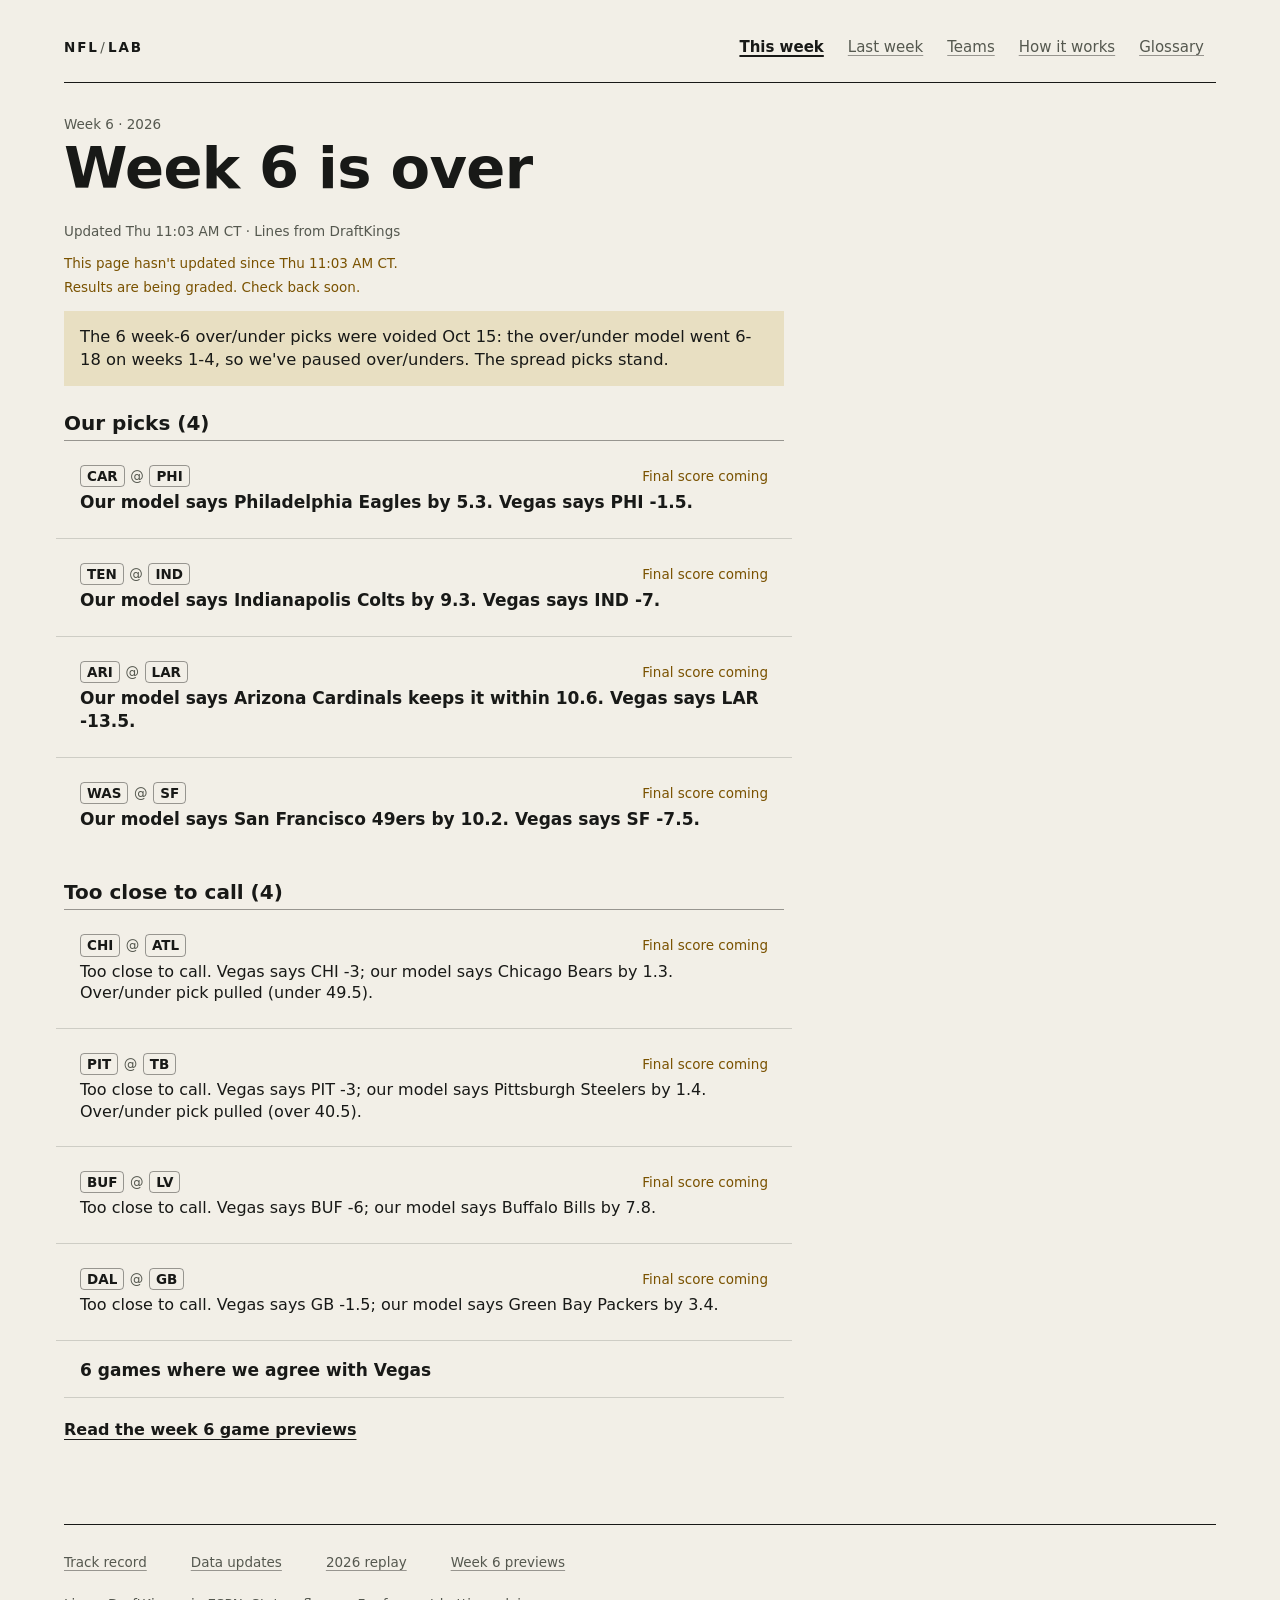
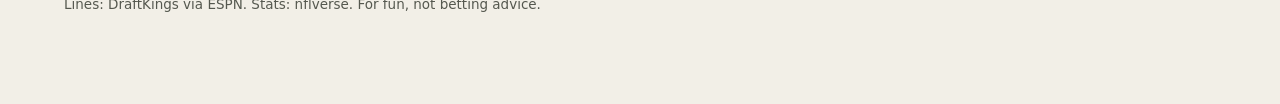
==== public/index.html @ 2f49d373 "Merge main into PR 36 and preserve Up next with shared team labels" ====
<!DOCTYPE html>
<html lang="en">
<head>
  <meta charset="utf-8">
  <meta name="viewport" content="width=device-width, initial-scale=1">
  <meta name="theme-color" content="#f2efe7" media="(prefers-color-scheme: light)">
  <meta name="theme-color" content="#181917" media="(prefers-color-scheme: dark)">
  <meta name="description" content="Who NFL Lab's model thinks wins this week, next to what Vegas says, plus an honest 2026 record.">
  <link rel="icon" href="data:image/svg+xml,<svg xmlns='http://www.w3.org/2000/svg' viewBox='0 0 16 16'><rect width='16' height='16' fill='%23181917'/><path d='M5 12.5 11 3.5' stroke='%23f2efe7' stroke-width='2'/></svg>">
  <title>NFL Lab: who we think wins this week</title>
  <link rel="stylesheet" href="assets/site.css">
</head>
<body data-page="home">
  <a class="skip" href="#main">Skip to content</a>
  <div class="wrap">
    <header class="top">
      <a class="mark" href="index.html">NFL<span>/</span>LAB</a>
      <nav class="nav primary" aria-label="Primary">
        <a href="index.html" aria-current="page">This week</a>
        <a href="recaps/week5.html">Last week</a>
        <a href="teams.html">Teams</a>
        <a href="model.html">How it works</a>
        <a href="glossary.html">Glossary</a>
      </nav>
    </header>

    <main id="main" tabindex="-1">
      <p class="kicker" id="kicker">This week</p>
      <h1 id="home-title">Loading this week's picks…</h1>
      <p class="updated" id="updated">&nbsp;</p>
      <p class="final-line" id="final-line" hidden></p>
      <div id="notices"></div>
      <p class="void-note" id="totals-void-note">The 6 week-6 over/under picks were voided Oct 15: the over/under model went 6-18 on weeks 1-4, so we've paused over/unders. The spread picks stand.</p>

      <div id="up-next" class="up-next" hidden></div>
      <h2 id="picks-h">Our picks</h2>
      <div class="games" id="games"><div class="game-row placeholder" aria-hidden="true"></div></div>
      <p class="totals-paused" id="totals-paused" hidden></p>

      <h2 id="close-h">Too close to call</h2>
      <div class="games" id="close-games"></div>

      <p class="next-link"><a href="previews/week6.html" id="previews-link">Read the game previews</a></p>
    </main>

    <footer>
      <nav class="foot-nav" aria-label="More pages">
        <a href="ledger.html">Track record</a>
        <a href="freshness.html">Data updates</a>
        <a href="report-card.html">2026 replay</a>
        <a href="previews/week6.html">Week 6 previews</a>
      </nav>
      <p class="foot-line">Lines: DraftKings via ESPN. Stats: nflverse. For fun, not betting advice.</p>
    </footer>
  </div>
  <script src="assets/site.js"></script>
</body>
</html>
---- public/assets/site.css ----
/*
  NFL Lab, print edition.
  Visual direction comes from Stephen's Design Collection
  (design-collection-sigma.vercel.app): warm paper, ink, Georgia display,
  monospace labels, thin rules. Project route: "Dashboard or activity
  overview" (019 Calm systems, 023 Database overview, 028 Usage across time)
  plus "Reading continuity" (024) for recaps and previews.
  Rules and the meaning of every colour are written down in DESIGN.md.
  System fonts only: nothing to license, nothing to download.
*/

:root {
  --paper: #f2efe7;
  --ink: #181917;
  --muted: #55584f;          /* 6.3:1 on paper */
  --hair: rgba(24, 25, 23, 0.16);
  --hair-strong: rgba(24, 25, 23, 0.42);
  --track: rgba(24, 25, 23, 0.08);

  /* Colour is reserved for state. Identity (model vs line, team) is ink vs outline. */
  --hit: #1e6247;            /* meets the pick rule / covered / above break-even, 6.3:1 */
  --hit-tint: #e3e9dc;
  --miss: #a8361c;           /* lost / below break-even, 5.7:1 */
  --miss-tint: #f1ddd3;
  --caution: #7a5200;        /* backtest, spent holdout, QB caveats, 6.0:1 */
  --caution-tint: #e8dfc2;
  --line-mark: #7d7e74;      /* the betting line (outline marks), 3.6:1 */
  --down: #7d7e74;           /* below-average power bars, 3.6:1 */

  --serif: Georgia, "Iowan Old Style", "Times New Roman", serif;
  --mono: ui-monospace, "SFMono-Regular", "SF Mono", Menlo, Consolas, "Liberation Mono", monospace;
  --measure: 40rem;
  color-scheme: light;
}

@media (prefers-color-scheme: dark) {
  :root {
    --paper: #181917;
    --ink: #f2efe7;
    --muted: #a9aa9f;
    --hair: rgba(242, 239, 231, 0.16);
    --hair-strong: rgba(242, 239, 231, 0.42);
    --track: rgba(242, 239, 231, 0.09);
    --hit: #7fd3a6;
    --hit-tint: #1f3328;
    --miss: #f2966f;
    --miss-tint: #3a2620;
    --caution: #e2b45c;
    --caution-tint: #2e281a;
    --line-mark: #8f9086;
    --down: #80817a;
    color-scheme: dark;
  }
}

/* ---------- Base ---------- */
*, *::before, *::after { box-sizing: border-box; }
html { font-size: 112.5%; -webkit-text-size-adjust: 100%; text-size-adjust: 100%; }
body {
  margin: 0;
  background: var(--paper);
  color: var(--ink);
  font-family: var(--serif);
  line-height: 1.55;
  text-rendering: optimizeLegibility;
  font-kerning: normal;
  -webkit-font-smoothing: antialiased;
}
::selection { background: var(--ink); color: var(--paper); }
a {
  color: inherit;
  touch-action: manipulation;
  -webkit-tap-highlight-color: rgba(127, 128, 120, 0.2);
  text-decoration-line: underline;
  text-decoration-thickness: 1px;
  text-underline-offset: 0.22em;
  transition: text-decoration-color 150ms ease, color 150ms ease;
}
a:hover { text-decoration-thickness: 2px; }
:focus-visible { outline: 2px solid var(--ink); outline-offset: 3px; }
main:focus { outline: none; } /* skip-link target, not a control */
p { margin: 0.6rem 0; max-width: var(--measure); text-wrap: pretty; }
strong { font-weight: 700; }
code { font-family: var(--mono); font-size: max(0.84rem, 13.5px); overflow-wrap: anywhere; }

h1, h2, h3 { font-family: var(--serif); font-weight: 400; color: var(--ink); text-wrap: balance; }
h1 {
  font-size: clamp(2.75rem, 7.4vw, 6.25rem);
  line-height: 0.95;
  letter-spacing: -0.045em;
  margin: 0 0 1.4rem;
  max-width: 15ch;
}
h2 {
  font-size: clamp(1.6rem, 3.1vw, 2.4rem);
  line-height: 1.05;
  letter-spacing: -0.03em;
  margin: 3.75rem 0 0.8rem;
  scroll-margin-top: 1.5rem;
}
h3 { letter-spacing: -0.02em; }

.wrap {
  max-width: 80rem;
  margin: 0 auto;
  padding: 0 max(5vw, env(safe-area-inset-right)) 5rem max(5vw, env(safe-area-inset-left));
}

/* Section heads that open a band of the page carry a full-width ink rule. */
main > h2, .model-sec > h2 {
  border-top: 1px solid var(--ink);
  padding-top: 0.9rem;
  max-width: none;
}

/* ---------- Masthead ---------- */
.top {
  display: flex;
  flex-wrap: wrap;
  align-items: baseline;
  justify-content: space-between;
  gap: 0.6rem 2rem;
  padding: 1.6rem 0 0.75rem;
  margin: 0 0 clamp(2.5rem, 6vw, 4.75rem);
  border-bottom: 1px solid var(--ink);
  font-family: var(--mono);
  font-size: max(0.84rem, 13.5px);
  line-height: 1.4;
}
.mark {
  text-decoration: none;
  text-transform: uppercase;
  letter-spacing: 0.14em;
  font-weight: 700;
  padding: 0.3rem 0;
}
.mark span { color: var(--muted); font-weight: 400; padding: 0 0.1em; }
nav { display: flex; flex-wrap: wrap; gap: 0.15rem 1.35rem; }
nav a {
  color: var(--muted);
  padding: 0.3rem 0;
  text-decoration-color: var(--hair-strong);
}
nav a:hover { color: var(--ink); text-decoration-color: currentColor; }
nav a[aria-current="page"] {
  color: var(--ink);
  text-decoration-color: currentColor;
  text-decoration-thickness: 2px;
}

.skip {
  position: absolute;
  left: -9999px;
  top: auto;
  width: 1px;
  height: 1px;
  overflow: hidden;
}
.skip:focus {
  position: fixed;
  left: 1rem;
  top: 1rem;
  z-index: 10;
  width: auto;
  height: auto;
  padding: 0.6rem 0.9rem;
  background: var(--ink);
  color: var(--paper);
  font-family: var(--mono);
  font-size: 0.85rem;
  text-decoration: none;
}
.sr {
  position: absolute;
  width: 1px;
  height: 1px;
  overflow: hidden;
  clip: rect(0 0 0 0);
  clip-path: inset(50%);
  white-space: nowrap;
}

/* ---------- Shared type roles ---------- */
.kicker {
  font-family: var(--mono);
  font-size: max(0.84rem, 13.5px);
  line-height: 1.45;
  text-transform: uppercase;
  letter-spacing: 0.08em;
  color: var(--muted);
  margin: 0 0 1rem;
}
.lede {
  font-size: clamp(1.2rem, 2vw, 1.45rem);
  line-height: 1.4;
  max-width: 34rem;
  margin: 0 0 2rem;
}
.meta { color: var(--muted); font-size: 0.85rem; }
.gloss { color: var(--muted); font-size: 0.95rem; }
.caption { color: var(--muted); font-size: 0.95rem; margin: 0 0 1.25rem; }
.more, .trail { font-family: var(--mono); font-size: max(0.84rem, 13.5px); }
.trail { margin: 1.25rem 0 0.5rem; color: var(--muted); }
.trail a, .more a { color: var(--ink); }

/* ---------- Home: lock line, status rows, pick shelf ---------- */
.lock {
  border-top: 1px solid var(--ink);
  border-bottom: 1px solid var(--hair);
  padding: 0.75rem 0;
  margin: 0 0 1.25rem;
  font-size: 1.1rem;
  font-style: italic;
}
.health {
  font-family: var(--mono);
  font-size: max(0.84rem, 13.5px);
  line-height: 1.55;
  border-left: 2px solid var(--ink);
  padding: 0.15rem 0 0.15rem 0.85rem;
  margin: 1.75rem 0 0.75rem;
  max-width: var(--measure);
}
.health strong { font-variant-numeric: tabular-nums; }
#count { font-family: var(--mono); font-size: max(0.84rem, 13.5px); letter-spacing: 0.02em; }

#spreads, #totals, #nopicks {
  display: grid;
  grid-template-columns: repeat(auto-fill, minmax(min(100%, 21rem), 1fr));
  gap: 2.75rem 2.25rem;
  margin-top: 1.5rem;
}
#spreads > p, #totals > p, #nopicks > p { grid-column: 1 / -1; }
.card {
  min-width: 0;
  border-top: 1px solid var(--ink);
  padding-top: 0.75rem;
}
.card header {
  display: flex;
  flex-wrap: wrap;
  justify-content: space-between;
  align-items: baseline;
  gap: 0.25rem 1rem;
}
.card header strong { font-size: 1rem; }
.card header .meta {
  font-family: var(--mono);
  font-size: max(0.84rem, 13.5px);
  text-transform: uppercase;
  letter-spacing: 0.06em;
}
.card > p:not(.side):not(.meta):not(.note) { font-size: 0.95rem; }
.side {
  font-size: clamp(2.6rem, 4.6vw, 3.5rem);
  line-height: 1;
  letter-spacing: -0.045em;
  margin: 1.2rem 0 1.1rem;
}
.nums {
  display: grid;
  grid-template-columns: repeat(3, minmax(0, 1fr));
  margin: 0.6rem 0 0.75rem;
  border-top: 1px solid var(--hair);
}
.nums div {
  padding: 0.55rem 0.6rem 0.6rem;
  border-bottom: 1px solid var(--hair);
  border-left: 1px solid var(--hair);
  min-width: 0;
}
.nums div:nth-child(3n + 1) { border-left: 0; padding-left: 0; }
.nums span {
  display: block;
  font-family: var(--mono);
  font-size: max(0.84rem, 13.5px);
  line-height: 1.3;
  text-transform: uppercase;
  letter-spacing: 0.05em;
  color: var(--muted);
}
.nums b {
  display: block;
  margin-top: 0.25rem;
  font-family: var(--mono);
  font-weight: 500;
  font-size: 1.1rem;
  font-variant-numeric: tabular-nums;
}

/* Model vs line gap bars: model is solid ink, the line is an outline. */
.gap { margin: 0.75rem 0 0.6rem; }
.gap-row {
  display: grid;
  grid-template-columns: 3.4rem minmax(0, 1fr) 3rem;
  gap: 0.6rem;
  align-items: center;
  margin: 0.3rem 0;
  font-family: var(--mono);
  font-size: max(0.84rem, 13.5px);
  color: var(--muted);
}
.gap-row b { color: var(--ink); text-align: right; font-weight: 500; font-variant-numeric: tabular-nums; font-size: max(0.84rem, 13.5px); }
.gap-track { position: relative; height: 0.6rem; background: var(--track); }
.gap-track::after {
  content: "";
  position: absolute;
  left: 50%;
  top: -0.2rem;
  bottom: -0.2rem;
  width: 1px;
  background: var(--ink);
}
.gap-track i { position: absolute; top: 0; height: 100%; background: var(--ink); }
.gap-track i.neg { right: 50%; }
.gap-track i.pos { left: 50%; }
.gap-track i.line { background: var(--paper); box-shadow: inset 0 0 0 1.5px var(--line-mark); }

.note {
  font-size: 0.85rem;
  color: var(--caution);
  border-left: 2px solid currentColor;
  padding-left: 0.7rem;
  margin: 0.45rem 0 0;
}

/* ---------- Home Thursday hero ---------- */
body[data-page="home"] h1 {
  font-size: clamp(2rem, 5.5vw, 3.6rem);
  max-width: 14ch;
  margin: 0 0 0.65rem;
  line-height: 0.98;
}
body[data-page="home"] .top {
  margin-bottom: clamp(1.1rem, 3vw, 2rem);
}
body[data-page="home"] .kicker { margin-bottom: 0.45rem; }
.home-hero .lock {
  margin-bottom: 0.5rem;
  padding: 0.55rem 0;
  font-size: 1rem;
}
.home-count {
  font-family: var(--mono);
  font-size: max(0.84rem, 13.5px);
  letter-spacing: 0.02em;
  margin: 0.35rem 0 0;
}
.home-lede {
  max-width: 36rem;
  margin: 2rem 0 0.25rem;
  color: var(--muted);
  font-size: 0.95rem;
}
.record-strip {
  display: grid;
  gap: 0.2rem 1.25rem;
  margin: 0;
  padding: 0.55rem 0 0.65rem;
  border-bottom: 1px solid var(--hair);
  max-width: 52rem;
}
@media (min-width: 40rem) {
  .record-strip {
    grid-template-columns: minmax(0, 1fr) minmax(0, 1.2fr);
    align-items: baseline;
  }
}
.record-line {
  margin: 0;
  max-width: none;
  font-size: 0.98rem;
  line-height: 1.3;
  letter-spacing: -0.01em;
}
.record-line.caution {
  color: var(--caution);
  font-size: 0.9rem;
}
.void-note {
  background: var(--caution-tint);
  color: var(--ink);
  padding: 0.85rem 1rem;
  margin: 0.85rem 0 0;
  max-width: 52rem;
  font-size: 1.02rem;
  line-height: 1.45;
}
.count-pill {
  font-family: var(--mono);
  font-size: max(0.84rem, 13.5px);
  letter-spacing: 0.06em;
  text-transform: uppercase;
  color: var(--muted);
  margin-left: 0.45rem;
  vertical-align: middle;
}

/* Model vs line: two columns, ink vs outline (identity, not state colour). */
.compare {
  display: grid;
  grid-template-columns: 1fr 1fr;
  gap: 0;
  margin: 0.15rem 0 0.55rem;
  border-top: 1px solid var(--hair);
  border-bottom: 1px solid var(--hair);
}
.compare-col {
  padding: 0.55rem 0.75rem 0.6rem 0;
  min-width: 0;
}
.compare-col + .compare-col {
  padding-left: 0.75rem;
  border-left: 1px solid var(--hair);
}
.compare-col span {
  display: block;
  font-family: var(--mono);
  font-size: max(0.84rem, 13.5px);
  line-height: 1.3;
  letter-spacing: 0.06em;
  text-transform: uppercase;
  color: var(--muted);
}
.compare-col b {
  display: block;
  margin-top: 0.25rem;
  font-family: var(--mono);
  font-weight: 500;
  font-size: clamp(1.05rem, 2.4vw, 1.45rem);
  line-height: 1.15;
  font-variant-numeric: tabular-nums;
  letter-spacing: -0.02em;
  overflow-wrap: anywhere;
}
.compare-col em {
  display: block;
  margin-top: 0.2rem;
  font-style: normal;
  font-size: max(0.84rem, 13.5px);
  color: var(--muted);
  overflow-wrap: anywhere;
}
.edge-line {
  display: flex;
  flex-wrap: wrap;
  align-items: baseline;
  gap: 0.3rem 0.5rem;
  margin: 0.1rem 0 0.55rem;
  font-family: var(--mono);
  font-size: 0.85rem;
  font-variant-numeric: tabular-nums;
}
.edge-line span {
  text-transform: uppercase;
  letter-spacing: 0.06em;
  font-size: max(0.84rem, 13.5px);
  color: var(--muted);
}
.edge-line b {
  font-weight: 600;
  font-size: 1.1rem;
  color: var(--hit);
}
.edge-line em {
  font-style: normal;
  color: var(--muted);
  font-size: max(0.84rem, 13.5px);
}
body[data-page="home"] .side {
  font-size: clamp(2.2rem, 4vw, 3rem);
  margin: 0.75rem 0 0.7rem;
}
.quiet-card { opacity: 0.92; }
.quiet-card .nums-compact { grid-template-columns: repeat(2, minmax(0, 1fr)); }
.quiet-card .nums-compact div:nth-child(3n + 1) { border-left: 1px solid var(--hair); padding-left: 0.6rem; }
.quiet-card .nums-compact div:first-child { border-left: 0; padding-left: 0; }

.foot-nav {
  display: flex;
  flex-wrap: wrap;
  gap: 0.35rem 1.25rem;
  margin: 0 0 1.25rem;
  font-family: var(--mono);
  font-size: max(0.84rem, 13.5px);
}
.foot-nav a {
  color: var(--muted);
  text-decoration-color: var(--hair-strong);
  padding: 0.25rem 0;
}
.foot-nav a:hover { color: var(--ink); text-decoration-color: currentColor; }

body[data-page="home"] #spreads,
body[data-page="home"] #totals {
  gap: 1.75rem 1.5rem;
  margin-top: 0.85rem;
}
body[data-page="home"] main > h2#spread-heading {
  margin-top: 1.5rem;
  padding-top: 0.7rem;
}
body[data-page="home"] #nopick-heading {
  margin-top: 2.75rem;
  color: var(--muted);
  border-top-color: var(--hair-strong);
}

/* ---------- Recaps, previews, glossary: the reading surface ---------- */
main { counter-reset: dossier; }
.epa-lead {
  font-size: 1.05rem;
  line-height: 1.6;
  max-width: var(--measure);
  margin: 1.5rem 0 2.75rem;
  padding-left: 1rem;
  border-left: 1px solid var(--ink);
}
.game {
  counter-increment: dossier;
  border-top: 1px solid var(--ink);
  padding: 1.1rem 0 2.6rem;
  margin: 0;
}
/* Summary sections (what mattered, picks) sit in the recap column but are not numbered entries. */
.game.summary { counter-increment: none; }
.game h2 {
  font-size: clamp(1.75rem, 3.4vw, 2.6rem);
  line-height: 1.05;
  margin: 0 0 0.85rem;
}
.game h2 a { text-decoration-color: var(--hair-strong); }
.game h2 a:hover { text-decoration-color: currentColor; }
.game p { font-size: 1.05rem; line-height: 1.62; }
.game ul { max-width: var(--measure); padding-left: 1.15rem; }
.game li { margin: 0.4rem 0; }
.game .kicker { margin-bottom: 0.6rem; font-size: max(0.84rem, 13.5px); line-height: 1.45; }

@media (min-width: 56rem) {
  .game {
    display: grid;
    grid-template-columns: 11rem minmax(0, var(--measure));
    column-gap: clamp(2rem, 4vw, 4rem);
    align-items: start;
  }
  .game > * { grid-column: 2; }
  .game > .kicker { grid-column: 1; grid-row: 1 / span 30; margin: 0.45rem 0 0; }
  .game:not(:has(> .kicker))::before {
    content: counter(dossier, decimal-leading-zero);
    content: counter(dossier, decimal-leading-zero) / "";
    grid-column: 1;
    grid-row: 1 / span 30;
    font-family: var(--mono);
    font-size: max(0.84rem, 13.5px);
    letter-spacing: 0.08em;
    color: var(--muted);
    padding-top: 0.45rem;
  }
}

p.pick, .game p.pick {
  font-size: clamp(2rem, 4vw, 2.75rem);
  line-height: 1.05;
  letter-spacing: -0.04em;
  margin: 0.2rem 0 0.75rem;
}
p.pick::before {
  content: "";
  display: inline-block;
  width: 0.32em;
  height: 0.32em;
  margin: 0 0.35em 0.12em 0;
  background: var(--hit);
  vertical-align: middle;
}
p.quiet-pick, .game p.quiet-pick {
  font-size: 1.45rem;
  font-style: italic;
  color: var(--muted);
  margin: 0.2rem 0 0.75rem;
}
.market { color: var(--muted); }
.game .market {
  font-family: var(--mono);
  font-size: max(0.84rem, 13.5px);
  line-height: 1.6;
  color: var(--ink);
  border-top: 1px solid var(--hair);
  border-bottom: 1px solid var(--hair);
  padding: 0.55rem 0;
  margin: 0.75rem 0 1rem;
}
.lesson {
  max-width: var(--measure);
  margin: 1.25rem 0 0.25rem;
  padding: 0.8rem 0 0;
  border-top: 1px solid var(--hair);
}
.lesson span {
  display: block;
  font-family: var(--mono);
  font-size: max(0.84rem, 13.5px);
  line-height: 1.45;
  letter-spacing: 0.07em;
  text-transform: uppercase;
  color: var(--muted);
  margin-bottom: 0.3rem;
}
.game .lesson { font-size: 1.02rem; }
.model-line {
  max-width: var(--measure);
  margin-top: 1.25rem;
  padding-top: 0.8rem;
  border-top: 1px solid var(--ink);
  font-size: 1.15rem;
  font-style: italic;
  line-height: 1.4;
}
.game .model-line { font-size: 1.1rem; }
.prose .model-line { font-size: 1.4rem; }

.score {
  font-size: clamp(3rem, 9vw, 7rem);
  line-height: 0.93;
  letter-spacing: -0.05em;
  margin: 0 0 1.25rem;
  max-width: 12ch;
}
.prose { max-width: var(--measure); font-size: 1.1rem; line-height: 1.65; }
.prose p { margin: 1rem 0; }

/* Spent holdout and other caveats: a caution slab, not an alarm. */
.spent {
  background: var(--caution-tint);
  padding: 1.2rem 1.4rem;
  margin: 1.5rem 0;
  max-width: 46rem;
}
.spent p { margin: 0.35rem 0; }
.spent .big {
  font-size: clamp(2rem, 4.6vw, 3.25rem);
  line-height: 1.05;
  letter-spacing: -0.035em;
  margin: 0.1rem 0 0.9rem;
  font-variant-numeric: tabular-nums;
}

/* ---------- Tables ---------- */
.table-scroll { overflow-x: auto; margin: 1rem 0 0; }
.table-scroll:focus-visible { outline-offset: 2px; }
table {
  width: 100%;
  border-collapse: collapse;
  font-family: var(--mono);
  font-size: max(0.84rem, 13.5px);
  font-variant-numeric: tabular-nums;
}
th, td { text-align: left; padding: 0.55rem 0.9rem 0.55rem 0; border-bottom: 1px solid var(--hair); vertical-align: top; }
th {
  font-weight: 400;
  font-size: max(0.84rem, 13.5px);
  text-transform: uppercase;
  letter-spacing: 0.06em;
  color: var(--muted);
  border-bottom: 1px solid var(--ink);
}
td code { font-size: 1em; overflow-wrap: anywhere; white-space: normal; }

/* ---------- Teams ---------- */
.team {
  display: grid;
  grid-template-columns: minmax(0, 15rem) minmax(0, 1fr);
  gap: 0.75rem 2rem;
  align-items: center;
  padding: 0.9rem 0;
  border-top: 1px solid var(--hair);
}
#teams { margin-top: 2rem; border-bottom: 1px solid var(--hair); }
.bars { display: grid; gap: 0.3rem; max-width: 34rem; }
.bar-row {
  display: grid;
  grid-template-columns: 2.6rem minmax(0, 1fr) 4.6rem;
  gap: 0.6rem;
  align-items: center;
  font-family: var(--mono);
  font-size: max(0.84rem, 13.5px);
  color: var(--muted);
}
.bar-row b { color: var(--ink); font-weight: 500; text-align: right; font-variant-numeric: tabular-nums; }
.bar { height: 0.5rem; background: var(--track); position: relative; }
.bar::after { content: ""; position: absolute; left: 50%; top: -0.15rem; bottom: -0.15rem; width: 1px; background: var(--hair-strong); }
.bar i { position: absolute; top: 0; height: 100%; background: var(--ink); }
.bar i.pos { left: 50%; }
.bar i.neg { right: 50%; }
.bar i.def { background: var(--paper); box-shadow: inset 0 0 0 1.5px var(--ink); }
.spark { display: block; width: 7rem; height: 1.8rem; margin-top: 0.35rem; }
.spark polyline { fill: none; stroke: var(--ink); stroke-width: 1.4; }

.stale {
  background: var(--miss-tint);
  color: var(--miss);
  border-left: 3px solid currentColor;
  padding: 0.65rem 0.9rem;
}

footer {
  margin-top: 4.5rem;
  padding-top: 1rem;
  border-top: 1px solid var(--ink);
  color: var(--muted);
  font-size: 0.85rem;
}
footer p { max-width: 52rem; }

/* ---------- Model page ---------- */
.model-sec { margin: 4.25rem 0 0; }
.model-sec > h2 { margin: 0 0 0.5rem; }
.chart-card {
  border: 1px solid var(--hair-strong);
  padding: 1.25rem;
  overflow-x: auto;
  min-width: 0;
}
.chart-grid {
  display: grid;
  grid-template-columns: repeat(2, minmax(0, 1fr));
  gap: 1.25rem;
  margin-top: 1.25rem;
}
.chart-grid > .chart-card { margin: 0; }
.legend-row {
  display: block;
  line-height: 2;
  font-family: var(--mono);
  font-size: max(0.84rem, 13.5px);
  color: var(--muted);
  margin: 0.8rem 0 0;
}
.swatch {
  display: inline-block;
  width: 0.75rem;
  height: 0.75rem;
  margin: 0 0.4rem 0 1.4rem;
  vertical-align: -0.1rem;
  border-radius: 50%;
}
.swatch:first-child { margin-left: 0; }
.swatch.market { background: var(--paper); box-shadow: inset 0 0 0 2px var(--line-mark); }
.swatch.model { background: var(--ink); }
.swatch.pick { background: var(--hit); border-radius: 0; }

/* Team power: HTML rows so labels stay readable at any width. */
.power { list-style: none; margin: 0; padding: 0; }
.pw-row {
  display: grid;
  grid-template-columns: 2.75rem minmax(0, 1fr) 3.25rem;
  gap: 0.75rem;
  align-items: center;
  min-height: 1.45rem;
}
.pw-team { font-family: var(--mono); font-size: max(0.84rem, 13.5px); text-align: right; }
.pw-val { font-family: var(--mono); font-size: max(0.84rem, 13.5px); color: var(--muted); font-variant-numeric: tabular-nums; }
.pw-track { position: relative; height: 0.7rem; }
.pw-track .tick { position: absolute; top: -0.4rem; bottom: -0.4rem; width: 1px; background: var(--hair); }
.pw-track .tick.zero { background: var(--ink); }
.pw-bar { position: absolute; top: 0; height: 100%; }
.pw-bar.up { background: var(--ink); }
.pw-bar.down { background: var(--down); }
.pw-axis {
  display: grid;
  grid-template-columns: 2.75rem minmax(0, 1fr) 3.25rem;
  gap: 0.75rem;
  margin-top: 0.6rem;
  padding-top: 0.5rem;
  border-top: 1px solid var(--hair);
  font-family: var(--mono);
  font-size: max(0.84rem, 13.5px);
  color: var(--muted);
}
.pw-axis-scale { position: relative; height: 2.8rem; }
.pw-axis-scale span { position: absolute; top: 0; transform: translateX(-50%); font-variant-numeric: tabular-nums; }
.pw-axis-scale .dir { top: 1.45rem; text-transform: uppercase; letter-spacing: 0.08em; transform: none; }
.pw-axis-scale .dir.worse { right: 50%; margin-right: 0.5rem; }
.pw-axis-scale .dir.better { left: 50%; margin-left: 0.5rem; }

/* Win-rate and average-miss bars */
.rate-bar, .mae-bar { width: 100%; height: auto; display: block; max-width: 24rem; margin: 0 auto; }
.rate-bar text, .mae-bar text { font-family: var(--mono); }
.rate-bar .bar-fill, .mae-bar .bar-fill { fill: var(--hit); }
.rate-bar .bar-miss, .mae-bar .bar-miss { fill: var(--miss); }
.rate-bar .break, .mae-bar .break { stroke: var(--ink); stroke-width: 1; stroke-dasharray: 3 3; }
.rate-bar .axis, .mae-bar .axis { fill: var(--muted); font-size: max(0.84rem, 13.5px); }
/* The record sits under the bar name. Nudge it clear of the 13.5px label. */
.rate-bar .label + .axis { transform: translateY(4px); }
.rate-bar .val, .mae-bar .val { fill: var(--paper); font-size: 14px; font-variant-numeric: tabular-nums; }
.rate-bar .val.out, .mae-bar .val.out { fill: var(--ink); }
.rate-bar .label, .mae-bar .label { fill: var(--ink); font-size: 14px; font-family: var(--serif); }
.rate-bar .base, .mae-bar .base { stroke: var(--ink); stroke-width: 1; }

/* Week games: line (outline) vs model (ink) on one margin scale */
.games-panel { padding: 0 1.25rem; }
.game-row {
  display: grid;
  grid-template-columns: minmax(8rem, 11rem) minmax(0, 1fr) minmax(8rem, 12rem);
  gap: 0.4rem 1.25rem;
  align-items: center;
  padding: 0.75rem 0.5rem;
  margin: 0 -0.5rem;
  border-bottom: 1px solid var(--hair);
}
.game-row:last-child { border-bottom: 0; }
.game-row.is-pick { background: var(--hit-tint); box-shadow: inset 3px 0 0 var(--hit); padding-left: 0.85rem; }
.game-row .match { font-size: 1rem; line-height: 1.25; letter-spacing: -0.01em; }
.game-row .match small {
  display: block;
  margin-top: 0.2rem;
  font-family: var(--mono);
  font-size: max(0.84rem, 13.5px);
  letter-spacing: 0.05em;
  text-transform: uppercase;
  color: var(--muted);
}
.game-row.is-pick .match small { color: var(--hit); }
.game-row .edge-tag {
  font-family: var(--mono);
  font-size: max(0.84rem, 13.5px);
  line-height: 1.45;
  color: var(--muted);
  text-align: right;
  font-variant-numeric: tabular-nums;
}
.game-row.is-pick .edge-tag { color: var(--hit); font-weight: 700; }
.gs { min-width: 0; }
.gs-rail { position: relative; height: 1rem; }
.gs-rail::before { content: ""; position: absolute; left: 0; right: 0; top: 50%; height: 1px; background: var(--hair-strong); }
.gs-zero { position: absolute; top: 0; bottom: 0; width: 1px; background: var(--ink); }
.gs-dot {
  position: absolute;
  top: 50%;
  width: 0.7rem;
  height: 0.7rem;
  border-radius: 50%;
  transform: translate(-50%, -50%);
}
.gs-dot.market { background: var(--paper); box-shadow: inset 0 0 0 2px var(--line-mark); }
.game-row.is-pick .gs-dot.market { background: var(--hit-tint); }
.gs-dot.model { background: var(--ink); }
.gs-ends {
  display: flex;
  justify-content: space-between;
  margin-top: 0.2rem;
  font-family: var(--mono);
  font-size: max(0.84rem, 13.5px);
  letter-spacing: 0.06em;
  text-transform: uppercase;
  color: var(--muted);
}

.live-slot {
  margin-top: 1.25rem;
  border-top: 1px solid var(--ink);
  padding: 0.9rem 0 0;
}
.live-label {
  font-size: clamp(1.4rem, 2.6vw, 1.9rem);
  line-height: 1.15;
  letter-spacing: -0.03em;
  margin: 0.2rem 0 0.4rem;
  text-wrap: balance;
}
.live-slot .kicker { margin: 0; }

/* ---------- 2026 so far (backtest report card) ---------- */
.backtest-note {
  background: var(--caution-tint);
  padding: 1rem 1.25rem;
  max-width: 44rem;
  margin: 0 0 1rem;
}
.backtest-note strong {
  display: block;
  font-family: var(--mono);
  font-size: max(0.84rem, 13.5px);
  font-weight: 700;
  letter-spacing: 0.08em;
  text-transform: uppercase;
  color: var(--caution);
}
.backtest-note p { margin: 0.35rem 0 0; font-size: 0.98rem; }
.rc-hero {
  display: grid;
  grid-template-columns: repeat(2, minmax(0, 1fr));
  gap: 1.25rem 2.25rem;
  margin: 0.5rem 0 0;
}
.rc-big { border-top: 1px solid var(--ink); padding-top: 0.75rem; min-width: 0; }
.rc-big span {
  font-family: var(--mono);
  font-size: max(0.84rem, 13.5px);
  letter-spacing: 0.08em;
  text-transform: uppercase;
  color: var(--muted);
}
.rc-big b {
  display: block;
  font-family: var(--serif);
  font-weight: 400;
  font-size: clamp(3rem, 9vw, 6.5rem);
  line-height: 0.95;
  letter-spacing: -0.05em;
  font-variant-numeric: tabular-nums;
  margin: 0.6rem 0 0.6rem;
  white-space: nowrap;
}
.rc-big.up b { color: var(--hit); }
.rc-big.down b { color: var(--miss); }
.rc-big p { margin: 0; font-size: 0.92rem; color: var(--muted); }
.rc-context { display: flex; flex-direction: column; justify-content: space-between; gap: 0.75rem; }
.rc-context .meta { margin: 0; line-height: 1.5; }
.rc-week {
  display: grid;
  grid-template-columns: 5.5rem minmax(0, 1fr) minmax(0, 1fr);
  gap: 0.75rem 1.5rem;
  align-items: center;
  padding: 0.7rem 0;
  border-bottom: 1px solid var(--hair);
}
.rc-week:last-child { border-bottom: 0; }
.rc-week-head {
  font-family: var(--mono);
  font-size: max(0.84rem, 13.5px);
  letter-spacing: 0.06em;
  text-transform: uppercase;
  color: var(--muted);
  padding-top: 0;
  border-bottom-color: var(--ink);
}
.rc-wk { font-size: 1.05rem; letter-spacing: -0.02em; }
.rc-cell { display: flex; align-items: center; justify-content: space-between; gap: 0.75rem; min-width: 0; }
.rc-cell b { font-family: var(--mono); font-weight: 500; font-size: 0.85rem; font-variant-numeric: tabular-nums; white-space: nowrap; }
.rc-dots { display: flex; flex-wrap: wrap; gap: 5px; }
/* Outcome is coded by shape as well as colour: circle covered, square lost, ring pushed. */
.rc-dot { width: 12px; height: 12px; display: inline-block; position: relative; }
.rc-dot.win { background: var(--hit); border-radius: 50%; }
.rc-dot.loss { background: var(--miss); border-radius: 0; }
.rc-dot.push { background: transparent; border-radius: 50%; box-shadow: inset 0 0 0 2px var(--muted); }
.rc-lesson {
  border-top: 1px solid var(--ink);
  padding: 1rem 0 1.75rem;
  margin: 0;
}
.rc-lesson h3 { font-size: clamp(1.5rem, 3vw, 2.1rem); line-height: 1.08; margin: 0.35rem 0 0.15rem; }
.rc-lesson .meta { margin: 0 0 1rem; font-family: var(--mono); font-size: max(0.84rem, 13.5px); text-transform: uppercase; letter-spacing: 0.06em; }
.rc-tag {
  margin: 0;
  font-family: var(--mono);
  font-size: max(0.84rem, 13.5px);
  font-weight: 700;
  letter-spacing: 0.08em;
  text-transform: uppercase;
}
.rc-tag.hit { color: var(--hit); }
.rc-tag.miss { color: var(--miss); }
.rc-lesson dl { display: grid; grid-template-columns: repeat(2, minmax(0, 1fr)); gap: 0.75rem 2.25rem; margin: 0; max-width: 60rem; }
.rc-lesson dt {
  font-family: var(--mono);
  font-size: max(0.84rem, 13.5px);
  letter-spacing: 0.06em;
  text-transform: uppercase;
  color: var(--muted);
}
.rc-lesson dd { margin: 0.25rem 0 0; font-size: 1rem; line-height: 1.55; }
.rc-lesson .lesson { max-width: 46rem; margin-top: 1.1rem; }

/* ---------- Hover (pointer devices only) ---------- */
@media (hover: hover) {
  .game-row { transition: background-color 150ms ease; }
  .game-row:hover { background: var(--track); }
  .game-row.is-pick:hover { background: color-mix(in srgb, var(--hit-tint) 92%, var(--ink)); }
}

/* ---------- Small screens ---------- */
@media (max-width: 44rem) {
  .mark {
    display: inline-flex;
    align-items: center;
    min-height: var(--tap, 44px);
    font-size: max(0.84rem, 13.5px);
  }
  h1 { letter-spacing: -0.035em; }
  .chart-grid { grid-template-columns: minmax(0, 1fr); }
  .chart-card { padding: 1rem 0.85rem; }
  .games-panel { padding: 0 0.85rem; }
  .games-panel .game-row { grid-template-columns: minmax(0, 1fr); gap: 0.25rem; padding: 0.85rem 0.5rem; }
  .games-panel .game-row .edge-tag { text-align: left; }
  /* Home rows share .game-row with the model chart. One column, or the pick sentence sits in the 11rem track. */
  body[data-page="home"] .game-row { grid-template-columns: minmax(0, 1fr); }
  .team { grid-template-columns: minmax(0, 1fr); }
  .rc-lesson dl { grid-template-columns: minmax(0, 1fr); }
  .rc-hero { grid-template-columns: minmax(0, 1fr); }
  .rc-week { grid-template-columns: minmax(0, 1fr); gap: 0.4rem; }
  .rc-week-head { display: none; }
  .rc-cell::before {
    font-family: var(--mono);
    font-size: max(0.84rem, 13.5px);
    letter-spacing: 0.06em;
    text-transform: uppercase;
    color: var(--muted);
    min-width: 4.75rem;
  }
  .rc-cell:nth-of-type(1)::before { content: "Spreads"; }
  .rc-cell:nth-of-type(2)::before { content: "Totals"; }
  .rc-cell { justify-content: flex-start; }
  .rc-cell b { margin-left: auto; }
  .rc-big b { font-size: clamp(2.4rem, 12vw, 3.4rem); }
  .pw-row, .pw-axis { grid-template-columns: 2.5rem minmax(0, 1fr) 3.1rem; gap: 0.5rem; }
  .compare-col { padding-right: 0.55rem; }
  .compare-col + .compare-col { padding-left: 0.55rem; }
  .compare-col b { font-size: 1.25rem; }
}


@media (prefers-reduced-motion: reduce) {
  *, *::before, *::after { transition: none !important; animation: none !important; scroll-behavior: auto !important; }
}

@media print {
  nav, .skip { display: none; }
  body { background: #fff; color: #000; }
  .game, .card, .rc-lesson, .chart-card { break-inside: avoid; }
  a { overflow-wrap: anywhere; }
}

/* ---------- 2026-10 redesign: home + nav build spec ----------
   Type rules live in DESIGN.md ("Type"). One sans family on every page. */
:root {
  --sans: system-ui, -apple-system, "Segoe UI", Roboto, sans-serif;
  --serif: var(--sans);
  --mono: var(--sans);
  --fs-h1: 28px; --fs-call: 17px; --fs-body: 16px; --fs-small: max(0.84rem, 13.5px); --lh: 1.5;
  --accent: var(--hit);      /* our model / our pick */
  --vegas: var(--muted);     /* Vegas, neutral */
  --tap: 44px; --row-pad: 12px 16px; --radius: 8px;
}
html { font-size: 100%; }
body { font-family: var(--sans); font-size: var(--fs-body); line-height: var(--lh); }
h1, h2, h3, .kicker, .meta, label, button { font-family: var(--sans); text-transform: none; }
h1 { font-size: var(--fs-h1); font-weight: 600; line-height: 1.2; letter-spacing: -0.01em; margin: 0.25rem 0 0.25rem; max-width: none; min-height: 1.2em; }
h2 { font-size: 20px; font-weight: 600; line-height: 1.3; letter-spacing: 0; }
h3 { font-size: var(--fs-call); font-weight: 600; letter-spacing: 0; }
.kicker, .meta, .caption, .small, .updated, footer, footer p, small, figcaption, code { font-size: var(--fs-small); letter-spacing: 0; }
.num, time, .pick, td, th, b, .score, table { font-variant-numeric: tabular-nums; }
.kicker, .updated, .caption { color: var(--muted); }
:focus-visible { outline: 2px solid var(--ink); outline-offset: 2px; }

/* Shared 5-link nav, 44px targets */
nav.nav { display: flex; justify-content: flex-end; gap: 0; }
nav.nav a, .foot-nav a {
  display: inline-flex; align-items: center; min-height: var(--tap); min-width: var(--tap);
  padding: 0 12px; font-family: var(--sans); font-size: 15px; letter-spacing: 0; text-transform: none; white-space: nowrap;
}
nav.nav a[aria-current="page"] { font-weight: 600; text-decoration-thickness: 2px; }
@media (max-width: 600px) {
  header.top { flex-wrap: wrap; }
  /* Same five links and 44px targets. Wrap onto a second line instead of scrolling sideways. */
  nav.nav {
    display: flex;
    flex-wrap: wrap;
    overflow-x: visible;
    width: 100%;
    justify-content: flex-start;
    margin: 0;
    gap: 8px 16px;
  }
  nav.nav a { flex-shrink: 0; min-width: max(44px, max-content); padding: 0 10px; }
  .row-top { flex-wrap: wrap; row-gap: 2px; }
  .when { white-space: normal; flex-wrap: wrap; max-width: 100%; }
}
.foot-nav { display: flex; flex-wrap: wrap; margin: 0 0 0.25rem -12px; }
.foot-nav a { font-size: var(--fs-small); }
.foot-line { color: var(--muted); }

/* Home */
body[data-page="home"] main { max-width: 720px; }
body[data-page="home"] .game-row { grid-template-columns: minmax(0, 1fr); }
.updated { margin: 0 0 0.75rem; }
.notice { font-size: var(--fs-small); color: var(--caution); margin: 0.25rem 0; }
details.notice > summary { cursor: pointer; min-height: var(--tap); display: flex; align-items: center; gap: 0.5rem; }
details.notice .why { text-decoration: underline; }
details.notice a { display: inline-flex; align-items: center; min-height: var(--tap); }
.final-line { font-size: var(--fs-call); font-weight: 600; }
#main h2 { margin: 1.5rem 0 0.25rem; border: 0; padding: 0; }
.games { border-top: 1px solid var(--hair-strong); }
.game-row, .agree-group { border-bottom: 1px solid var(--hair); }
.game-row.placeholder { min-height: 72px; }
.row-toggle {
  all: unset; box-sizing: border-box; display: block; width: 100%; cursor: pointer;
  min-height: 56px; padding: var(--row-pad); font-family: var(--sans); color: var(--ink);
}
.row-toggle:hover { background: var(--track); }
.row-toggle:focus-visible { outline: 2px solid var(--ink); outline-offset: 2px; }
.row-top { display: flex; justify-content: space-between; gap: 1rem; align-items: center; font-size: var(--fs-small); color: var(--muted); }
.teams { display: inline-flex; gap: 0.35rem; align-items: center; }
.chip { font-weight: 700; color: var(--ink); border: 1px solid var(--hair-strong); border-radius: 4px; padding: 0 6px; font-size: var(--fs-small); }
.when { display: inline-flex; gap: 0.5rem; align-items: center; white-space: nowrap; }
.tag { color: var(--caution); }
.call { display: block; font-size: var(--fs-call); font-weight: 600; line-height: 1.35; margin-top: 4px; }
.quiet .call { font-weight: 500; font-size: var(--fs-body); }
.row-panel { padding: 0 16px 12px; }
.pick { color: var(--accent); font-weight: 600; margin: 0 0 0.5rem; font-size: var(--fs-body); font-family: var(--sans); letter-spacing: 0; line-height: var(--lh); }
.row-detail { margin: 0; display: grid; gap: 0.35rem; }
.row-detail div { display: grid; grid-template-columns: 11rem 1fr; gap: 0.75rem; }
.row-detail dt { font-size: var(--fs-small); color: var(--muted); }
.row-detail dd { margin: 0; }
@media (max-width: 600px) { .row-detail div { grid-template-columns: 1fr; gap: 0; } }
.small { font-size: var(--fs-small); color: var(--caution); }
.more > summary { min-height: var(--tap); display: flex; align-items: center; cursor: pointer; font-size: var(--fs-small); }
.agree-group ul { margin: 0; padding-left: 1rem; font-size: var(--fs-small); }
.agree-group li { margin: 0.35rem 0; }
.result-pill { font-weight: 700; font-size: var(--fs-small); }
.result-pill.right { color: var(--hit); }
.result-pill.wrong { color: var(--miss); }
.result-pill.tie { color: var(--muted); }
.score { color: var(--ink); font-weight: 600; }
.retry { min-height: var(--tap); padding: 0 16px; font: inherit; font-weight: 600; background: var(--ink); color: var(--paper); border: 0; border-radius: var(--radius); cursor: pointer; }
.next-link a { display: inline-flex; align-items: center; min-height: var(--tap); font-weight: 600; }

/* One compact row above Our picks. No motion of its own. */
.up-next[hidden] { display: none; }
.up-next-row {
  display: flex;
  flex-wrap: wrap;
  align-items: center;
  column-gap: 0.75rem;
  row-gap: 0.15rem;
  box-sizing: border-box;
  min-height: var(--tap);
  margin: 0.75rem 0 0;
  padding: 0.35rem 0;
  border-bottom: 1px solid var(--hair);
  font-family: var(--sans);
  font-size: var(--fs-small);
  line-height: 1.4;
}
.up-next-kicker { color: var(--muted); font-weight: 600; }
.up-next-game, .up-next-vegas { white-space: nowrap; }
.up-next-game { color: var(--ink); font-weight: 600; }
.up-next-vegas { color: var(--vegas); }

/* ---------- Track record ---------- */
.tr-tiles { display: grid; grid-template-columns: repeat(2, 1fr); border-top: 1px solid var(--ink); margin: 1.5rem 0 0.75rem; max-width: 46rem; }
.tr-tile { padding: 0.9rem 1rem 1rem 0; border-bottom: 1px solid var(--hair); }
.tr-tile .label { font-family: var(--mono); font-size: 0.75rem; text-transform: uppercase; letter-spacing: 0.08em; color: var(--muted); margin: 0; }
.tr-tile .num { font-size: clamp(2.2rem, 5vw, 3.5rem); line-height: 1.05; letter-spacing: -0.035em; margin: 0.2rem 0 0; font-variant-numeric: tabular-nums; }
.tr-tile .tile-gloss { font-size: 0.9rem; line-height: 1.4; color: var(--muted); margin: 0.35rem 0 0; }
.tr-strip { list-style: none; padding: 0; margin: 1rem 0; display: grid; grid-template-columns: repeat(5, minmax(0, 1fr)); gap: 0.5rem; max-width: 46rem; }
.tr-strip li { border-top: 1px solid var(--hair); padding-top: 0.5rem; font-family: var(--mono); font-size: 0.75rem; line-height: 1.4; font-variant-numeric: tabular-nums; }
.tr-strip .wk { color: var(--muted); text-transform: uppercase; letter-spacing: 0.08em; display: block; }
.tr-strip .sym { font-family: var(--serif); font-size: 1.6rem; display: block; margin: 0.15rem 0; }
.tr-strip .ok .sym { color: var(--hit); }
.tr-strip .no .sym { color: var(--miss); }
.tr-strip .tag { color: var(--muted); display: block; margin-top: 0.2rem; }
.tr-week { margin: 1.5rem 0 0; max-width: 46rem; }
.tr-week h3 { font-family: var(--mono); font-weight: 400; font-size: 0.75rem; text-transform: uppercase; letter-spacing: 0.08em; color: var(--muted); border-top: 1px solid var(--ink); padding-top: 0.6rem; margin: 0 0 0.25rem; }
.tr-game { display: flex; justify-content: space-between; align-items: baseline; gap: 1rem; padding: 0.6rem 0; border-bottom: 1px solid var(--hair); }
.tr-game p { margin: 0; line-height: 1.45; }
.tr-game .date { display: block; font-family: var(--mono); font-size: 0.75rem; color: var(--muted); }
.pill { flex: none; font-family: var(--mono); font-size: 0.75rem; padding: 0.15rem 0.5rem; white-space: nowrap; }
.pill.ok { background: var(--hit-tint); color: var(--hit); }
.pill.no { background: var(--miss-tint); color: var(--miss); }
.pill.even { border: 1px solid var(--hair); color: var(--muted); }
.tr-bettors { margin: 2.5rem 0 0; border-top: 1px solid var(--ink); padding-top: 0.25rem; }
.tr-bettors > summary { cursor: pointer; font-family: var(--mono); font-size: 0.8rem; text-transform: uppercase; letter-spacing: 0.08em; min-height: 44px; display: flex; align-items: center; }

/* Final score on a finished row: its own small style, not the big .score display. */
.final-score { font-family: var(--mono); font-size: 14px; font-weight: 600; color: var(--ink); white-space: nowrap; }
.pick-row.final .row-top, .quiet .row-top { flex-wrap: wrap; row-gap: 0.25rem; }
.pick-row.final .when, .quiet .when { flex-wrap: wrap; white-space: normal; min-width: 0; }
.result-pill { white-space: nowrap; }

/* Official-pick links stay a 44px target on the phone and on the desktop. */
.official-pick a {
  display: inline-flex;
  align-items: center;
  justify-content: center;
  box-sizing: border-box;
  min-height: var(--tap, 44px);
  min-width: var(--tap, 44px);
}
/* Same label color as the other card labels. Muted ink is 6.3:1 on paper. */
.game .label {
  font-size: max(0.84rem, 13.5px);
  line-height: 1.45;
  color: var(--muted);
  margin: 0 0 0.35rem;
}
.totals-paused { color: var(--muted); font-size: var(--fs-small); margin: 0.75rem 0 0; }
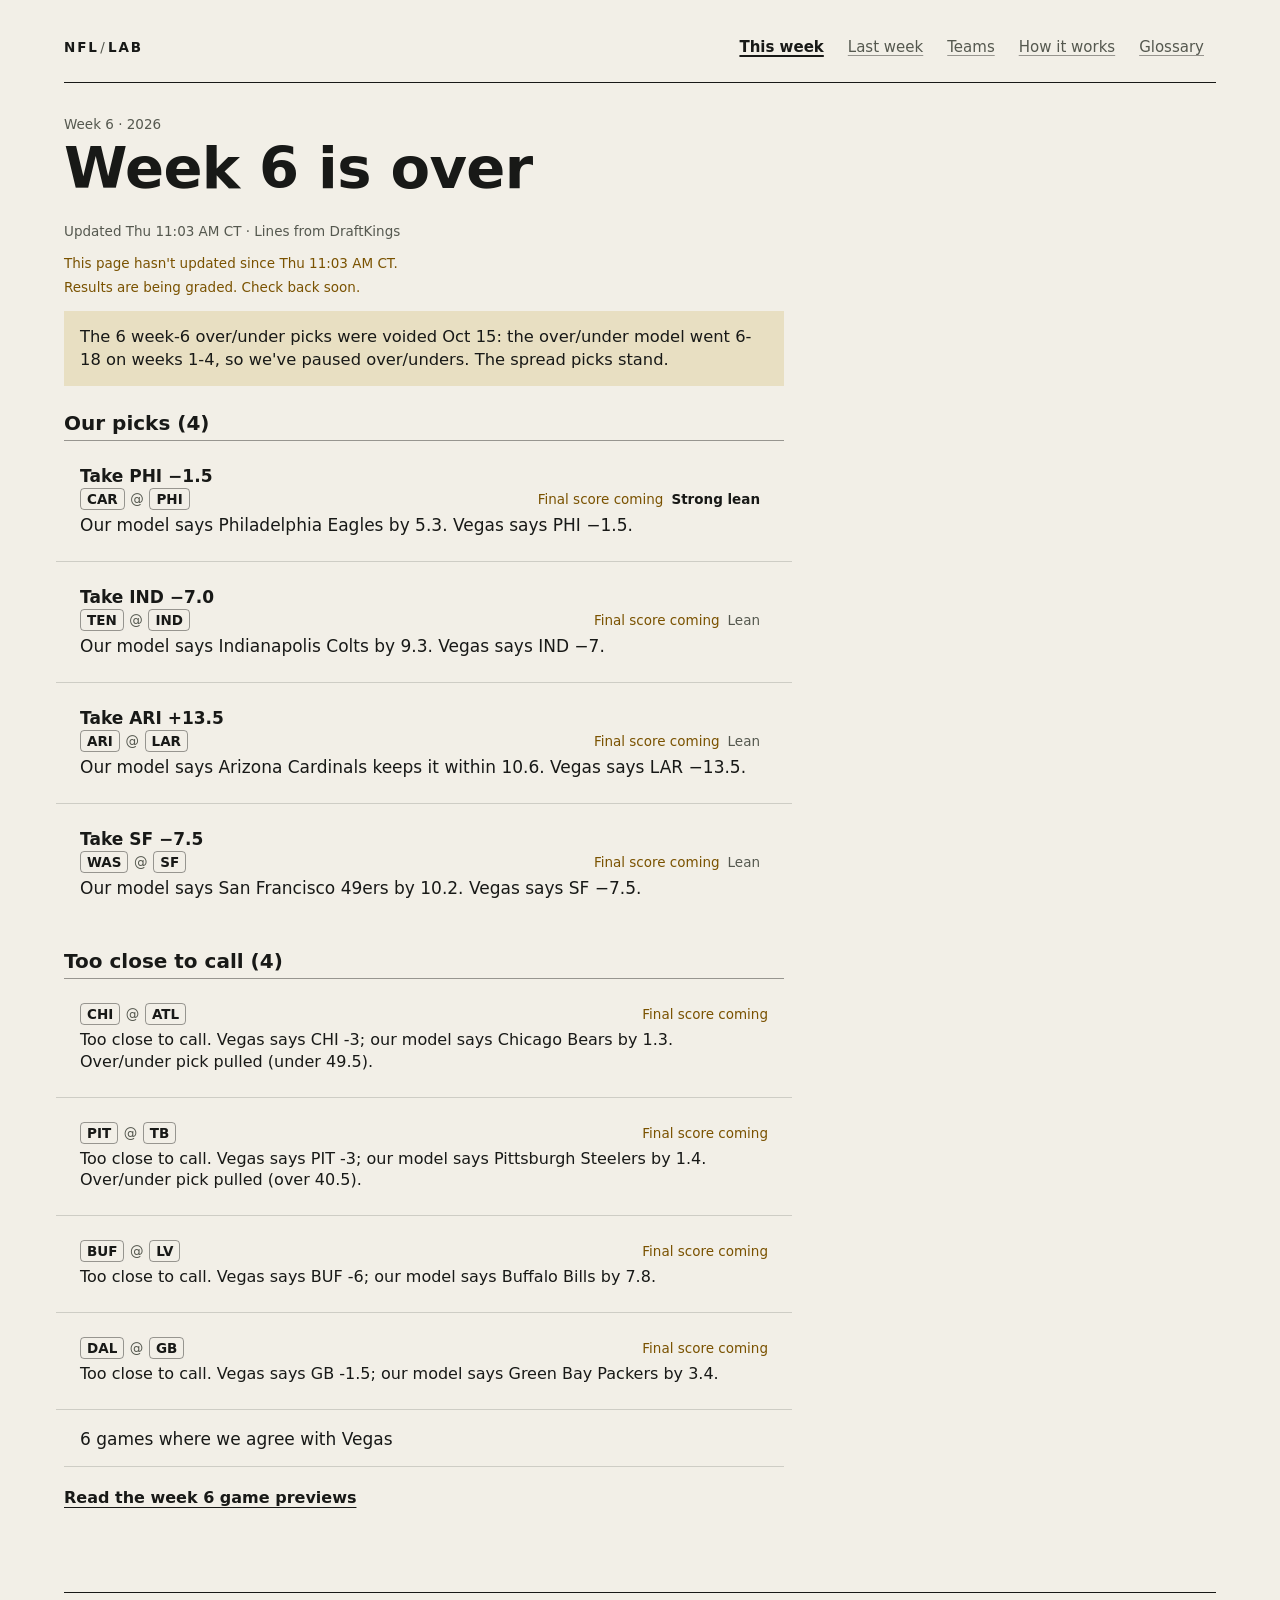
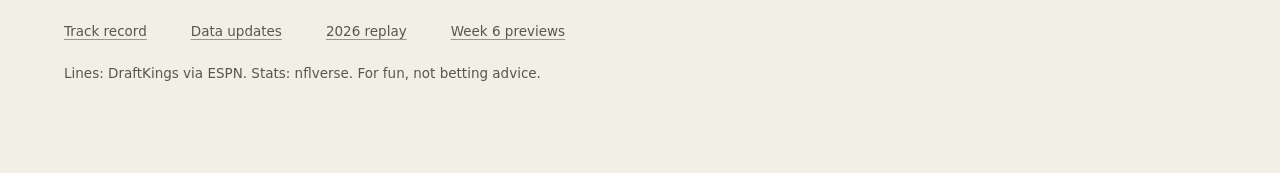
==== commit d1bb911d: "Merge pull request #35 from BowmanStephen/cursor/numbers-highlight-ranks-9dbe Match published counts" ====
--- a/public/index.html
+++ b/public/index.html
@@ -34,11 +34,11 @@
 
       <div id="up-next" class="up-next" hidden></div>
       <h2 id="picks-h">Our picks</h2>
-      <div class="games" id="games"><div class="game-row placeholder" aria-hidden="true"></div></div>
+      <ul class="games" id="games"><li class="game-row placeholder" aria-hidden="true"></li></ul>
       <p class="totals-paused" id="totals-paused" hidden></p>
 
       <h2 id="close-h">Too close to call</h2>
-      <div class="games" id="close-games"></div>
+      <ul class="games" id="close-games"></ul>
 
       <p class="next-link"><a href="previews/week6.html" id="previews-link">Read the game previews</a></p>
     </main>
--- a/public/assets/site.css
+++ b/public/assets/site.css
@@ -1090,7 +1090,26 @@
 details.notice a { display: inline-flex; align-items: center; min-height: var(--tap); }
 .final-line { font-size: var(--fs-call); font-weight: 600; }
 #main h2 { margin: 1.5rem 0 0.25rem; border: 0; padding: 0; }
-.games { border-top: 1px solid var(--hair-strong); }
+.games { border-top: 1px solid var(--hair-strong); list-style: none; margin: 0; padding: 0; }
+/* Official pick links open index.html#b-<game>. Hold a light accent tint, then fade it out. */
+@keyframes target-row-fade {
+  0%, 80% { background-color: color-mix(in srgb, var(--accent) 18%, var(--paper)); }
+  100% { background-color: transparent; }
+}
+.games li:target {
+  background-color: color-mix(in srgb, var(--accent) 18%, var(--paper));
+  box-shadow: inset 3px 0 0 var(--accent);
+  animation: target-row-fade 2.5s ease forwards;
+}
+@media (prefers-reduced-motion: reduce) {
+  .games li:target {
+    animation: none;
+    background-color: color-mix(in srgb, var(--accent) 18%, var(--paper));
+    box-shadow: inset 3px 0 0 var(--accent);
+  }
+}
+.missed-pick { font-size: var(--fs-small); margin: 0.35rem 0 0.5rem; }
+.missed-pick a { display: inline-flex; align-items: center; min-height: var(--tap); }
 .game-row, .agree-group { border-bottom: 1px solid var(--hair); }
 .game-row.placeholder { min-height: 72px; }
 .row-toggle {
@@ -1104,7 +1123,7 @@
 .chip { font-weight: 700; color: var(--ink); border: 1px solid var(--hair-strong); border-radius: 4px; padding: 0 6px; font-size: var(--fs-small); }
 .when { display: inline-flex; gap: 0.5rem; align-items: center; white-space: nowrap; }
 .tag { color: var(--caution); }
-.call { display: block; font-size: var(--fs-call); font-weight: 600; line-height: 1.35; margin-top: 4px; }
+.call { display: block; font-size: var(--fs-call); font-weight: 500; line-height: 1.35; margin-top: 4px; }
 .quiet .call { font-weight: 500; font-size: var(--fs-body); }
 .row-panel { padding: 0 16px 12px; }
 .pick { color: var(--accent); font-weight: 600; margin: 0 0 0.5rem; font-size: var(--fs-body); font-family: var(--sans); letter-spacing: 0; line-height: var(--lh); }
@@ -1194,4 +1213,10 @@
   color: var(--muted);
   margin: 0 0 0.35rem;
 }
+
+/* Lean label on pick rows (display only; see leanLabel in site.js) */
+.lean { font-family: var(--sans); font-size: max(0.84rem, 13.5px); color: var(--muted); margin-right: 0.5rem; }
+.lean.strong { color: var(--ink); font-weight: 600; }
+.take { display: block; font-size: var(--fs-call); font-weight: 600; color: var(--ink); line-height: 1.35; }
+.sr-only { position: absolute; width: 1px; height: 1px; padding: 0; margin: -1px; overflow: hidden; clip: rect(0, 0, 0, 0); clip-path: inset(50%); white-space: nowrap; border: 0; }
 .totals-paused { color: var(--muted); font-size: var(--fs-small); margin: 0.75rem 0 0; }
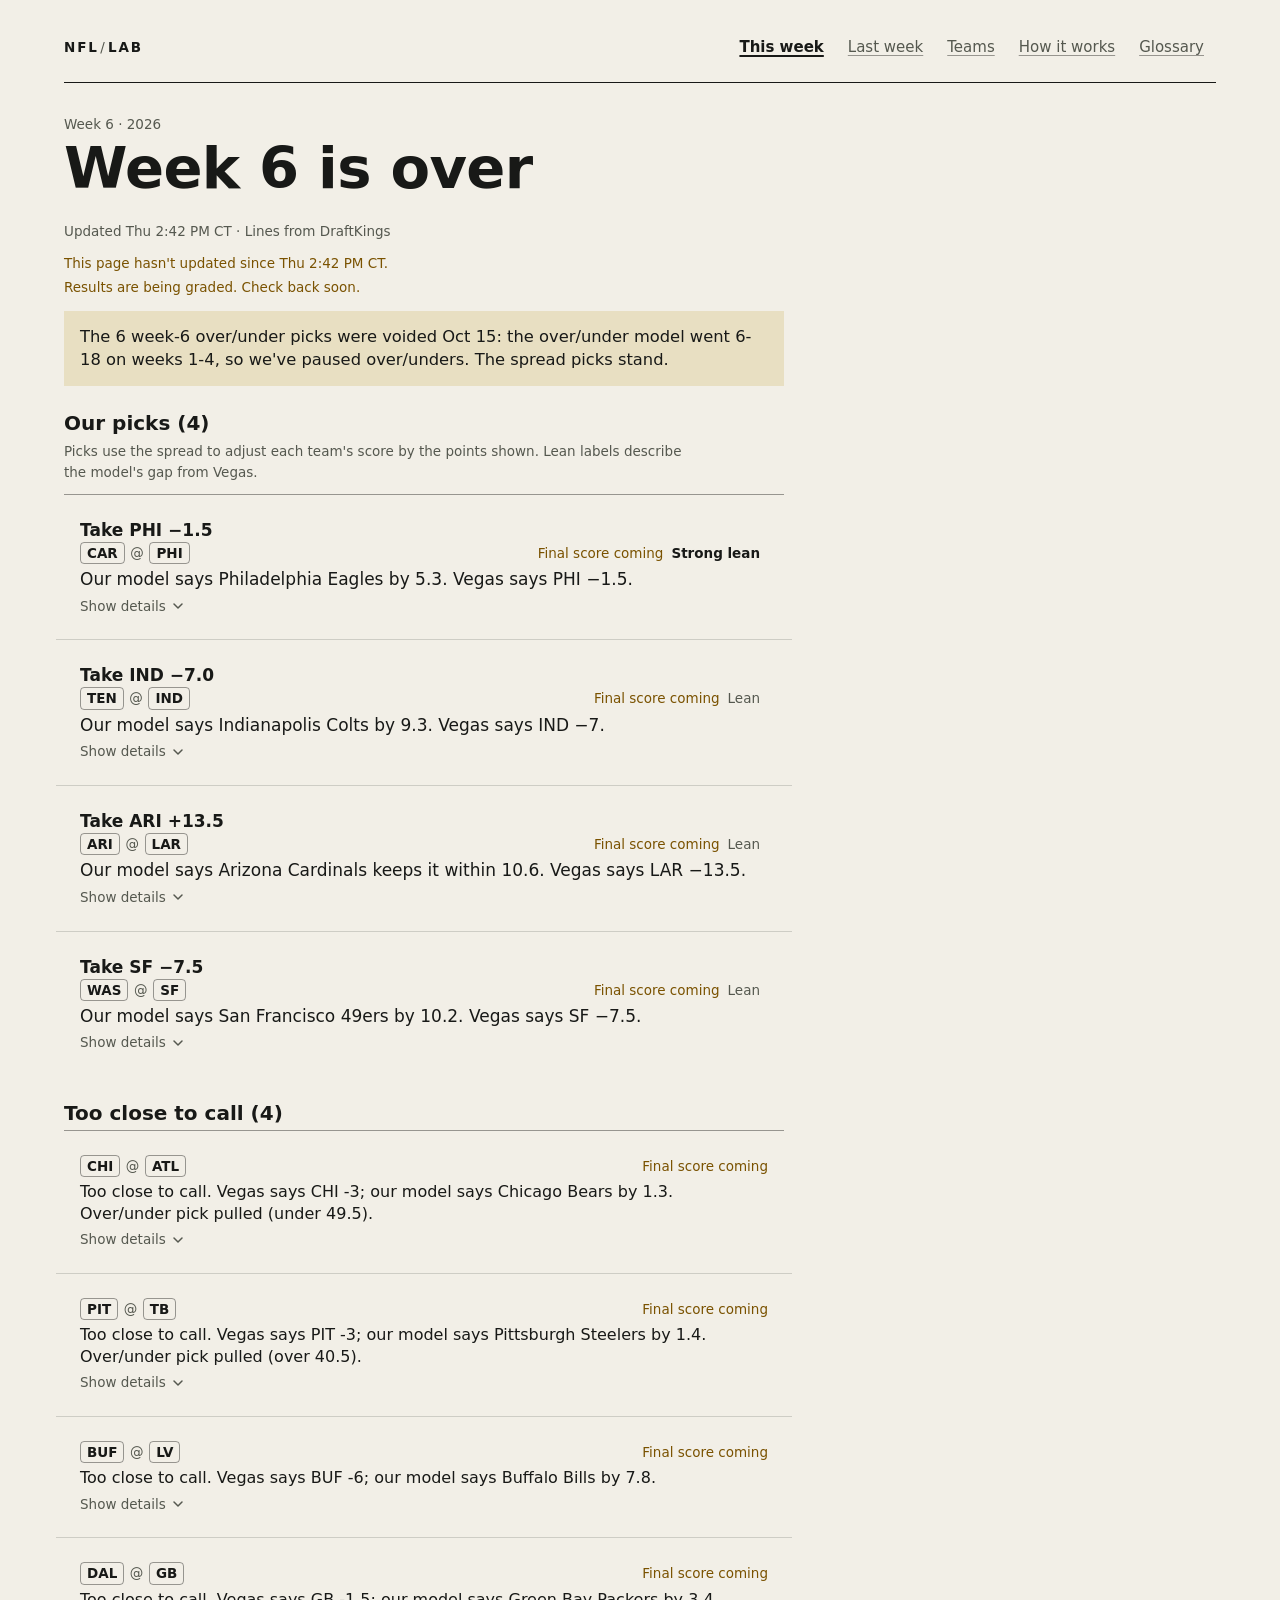
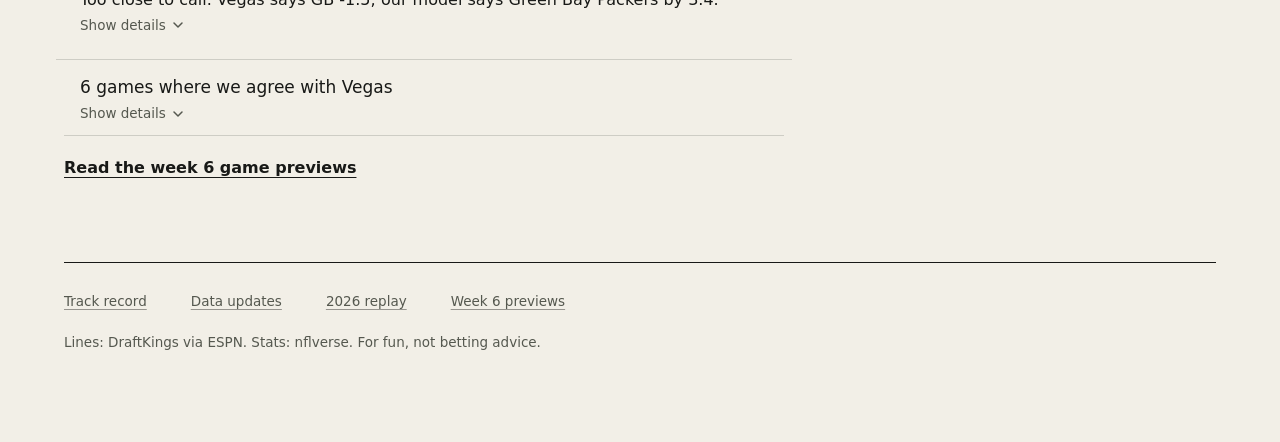
==== commit 21f01e1f: "Clarify home pick details and support enlarged text" ====
--- a/public/index.html
+++ b/public/index.html
@@ -34,13 +34,14 @@
 
       <div id="up-next" class="up-next" hidden></div>
       <h2 id="picks-h">Our picks</h2>
+      <p class="picks-help" id="picks-help" hidden>Picks use the spread to adjust each team's score by the points shown. Lean labels describe the model's gap from Vegas.</p>
       <ul class="games" id="games"><li class="game-row placeholder" aria-hidden="true"></li></ul>
       <p class="totals-paused" id="totals-paused" hidden></p>
 
       <h2 id="close-h">Too close to call</h2>
       <ul class="games" id="close-games"></ul>
 
-      <p class="next-link"><a href="previews/week6.html" id="previews-link">Read the game previews</a></p>
+      <p class="next-link" id="previews-link"></p>
     </main>
 
     <footer>
--- a/public/assets/site.css
+++ b/public/assets/site.css
@@ -128,6 +128,10 @@
   line-height: 1.4;
 }
 .mark {
+  display: inline-flex;
+  align-items: center;
+  box-sizing: border-box;
+  min-height: var(--tap, 44px);
   text-decoration: none;
   text-transform: uppercase;
   letter-spacing: 0.14em;
@@ -326,7 +330,7 @@
 
 /* ---------- Home Thursday hero ---------- */
 body[data-page="home"] h1 {
-  font-size: clamp(2rem, 5.5vw, 3.6rem);
+  font-size: var(--fs-home-title);
   max-width: 14ch;
   margin: 0 0 0.65rem;
   line-height: 0.98;
@@ -1038,6 +1042,7 @@
   --serif: var(--sans);
   --mono: var(--sans);
   --fs-h1: 28px; --fs-call: 17px; --fs-body: 16px; --fs-small: max(0.84rem, 13.5px); --lh: 1.5;
+  --fs-home-title: clamp(2rem, 5.5vw, 3.6rem);
   --accent: var(--hit);      /* our model / our pick */
   --vegas: var(--muted);     /* Vegas, neutral */
   --tap: 44px; --row-pad: 12px 16px; --radius: 8px;
@@ -1075,6 +1080,8 @@
   nav.nav a { flex-shrink: 0; min-width: max(44px, max-content); padding: 0 10px; }
   .row-top { flex-wrap: wrap; row-gap: 2px; }
   .when { white-space: normal; flex-wrap: wrap; max-width: 100%; }
+  .pick-row .row-top { flex-direction: column; align-items: flex-start; gap: 0.25rem; }
+  .pick-row .when { white-space: normal; flex-wrap: wrap; }
 }
 .foot-nav { display: flex; flex-wrap: wrap; margin: 0 0 0.25rem -12px; }
 .foot-nav a { font-size: var(--fs-small); }
@@ -1118,6 +1125,12 @@
 }
 .row-toggle:hover { background: var(--track); }
 .row-toggle:focus-visible { outline: 2px solid var(--ink); outline-offset: 2px; }
+.disclosure-cue { display: flex; align-items: center; gap: 0.35rem; margin-top: 0.35rem; font-size: var(--fs-small); line-height: 1.4; color: var(--muted); }
+.disclosure-cue svg { flex: none; }
+.hide-details { display: none; }
+.row-toggle[aria-expanded="true"] .show-details { display: none; }
+.row-toggle[aria-expanded="true"] .hide-details { display: inline; }
+.row-toggle[aria-expanded="true"] .disclosure-cue svg { transform: rotate(180deg); }
 .row-top { display: flex; justify-content: space-between; gap: 1rem; align-items: center; font-size: var(--fs-small); color: var(--muted); }
 .teams { display: inline-flex; gap: 0.35rem; align-items: center; }
 .chip { font-weight: 700; color: var(--ink); border: 1px solid var(--hair-strong); border-radius: 4px; padding: 0 6px; font-size: var(--fs-small); }
@@ -1126,6 +1139,7 @@
 .call { display: block; font-size: var(--fs-call); font-weight: 500; line-height: 1.35; margin-top: 4px; }
 .quiet .call { font-weight: 500; font-size: var(--fs-body); }
 .row-panel { padding: 0 16px 12px; }
+.picks-help { margin: 0.35rem 0 0.75rem; font-size: var(--fs-small); line-height: var(--lh); color: var(--muted); }
 .pick { color: var(--accent); font-weight: 600; margin: 0 0 0.5rem; font-size: var(--fs-body); font-family: var(--sans); letter-spacing: 0; line-height: var(--lh); }
 .row-detail { margin: 0; display: grid; gap: 0.35rem; }
 .row-detail div { display: grid; grid-template-columns: 11rem 1fr; gap: 0.75rem; }
@@ -1162,7 +1176,7 @@
   line-height: 1.4;
 }
 .up-next-kicker { color: var(--muted); font-weight: 600; }
-.up-next-game, .up-next-vegas { white-space: nowrap; }
+.up-next-game, .up-next-vegas { min-width: 0; white-space: normal; }
 .up-next-game { color: var(--ink); font-weight: 600; }
 .up-next-vegas { color: var(--vegas); }
 
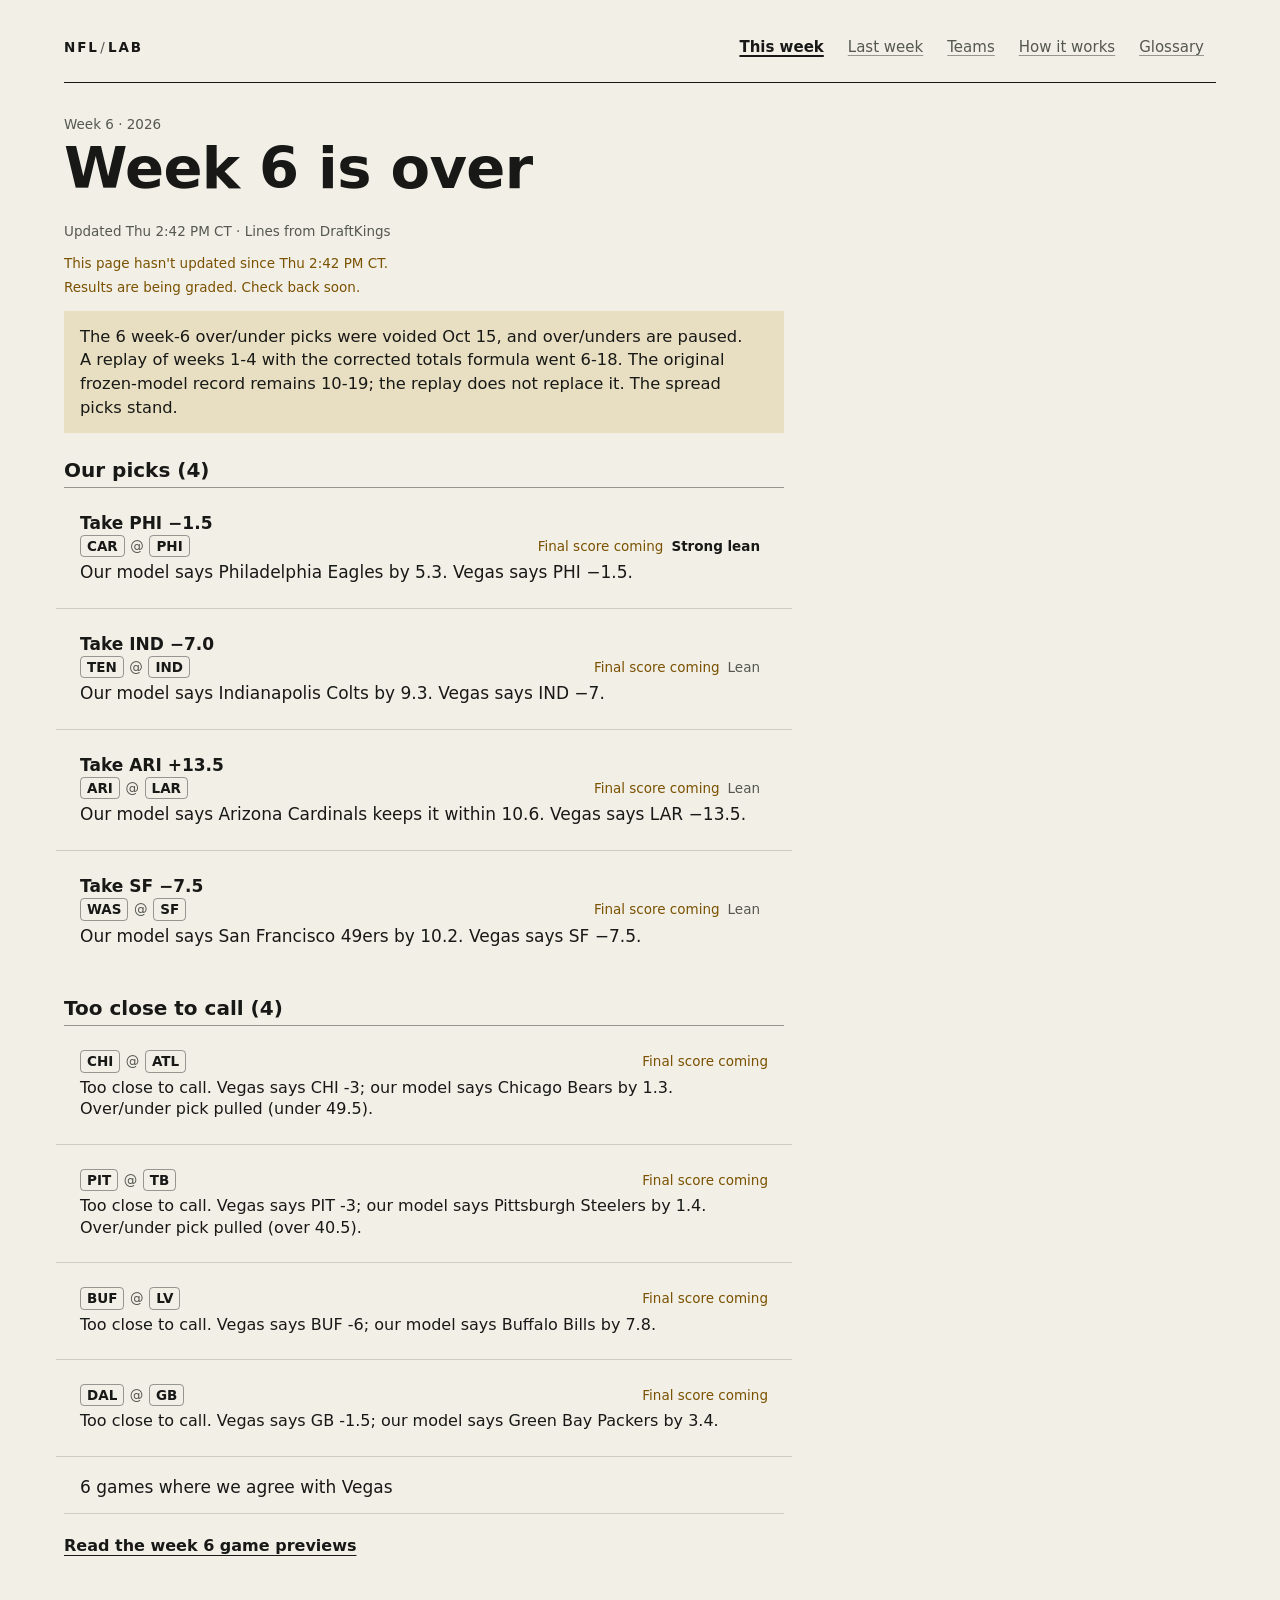
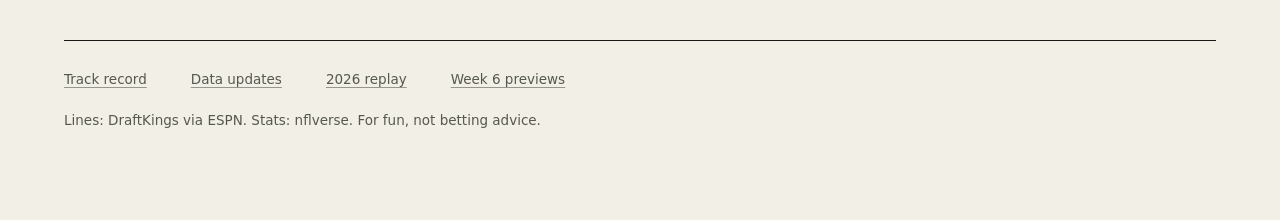
==== commit 9a5816d1: "Clarify static pause notices without changing saved records" ====
--- a/public/index.html
+++ b/public/index.html
@@ -30,11 +30,10 @@
       <p class="updated" id="updated">&nbsp;</p>
       <p class="final-line" id="final-line" hidden></p>
       <div id="notices"></div>
-      <p class="void-note" id="totals-void-note">The 6 week-6 over/under picks were voided Oct 15: the over/under model went 6-18 on weeks 1-4, so we've paused over/unders. The spread picks stand.</p>
+      <p class="void-note" id="totals-void-note">The 6 week-6 over/under picks were voided Oct 15, and over/unders are paused. A replay of weeks 1-4 with the corrected totals formula went 6-18. The original frozen-model record remains 10-19; the replay does not replace it. The spread picks stand.</p>
 
       <div id="up-next" class="up-next" hidden></div>
       <h2 id="picks-h">Our picks</h2>
-      <p class="picks-help" id="picks-help" hidden>Picks use the spread to adjust each team's score by the points shown. Lean labels describe the model's gap from Vegas.</p>
       <ul class="games" id="games"><li class="game-row placeholder" aria-hidden="true"></li></ul>
       <p class="totals-paused" id="totals-paused" hidden></p>
 
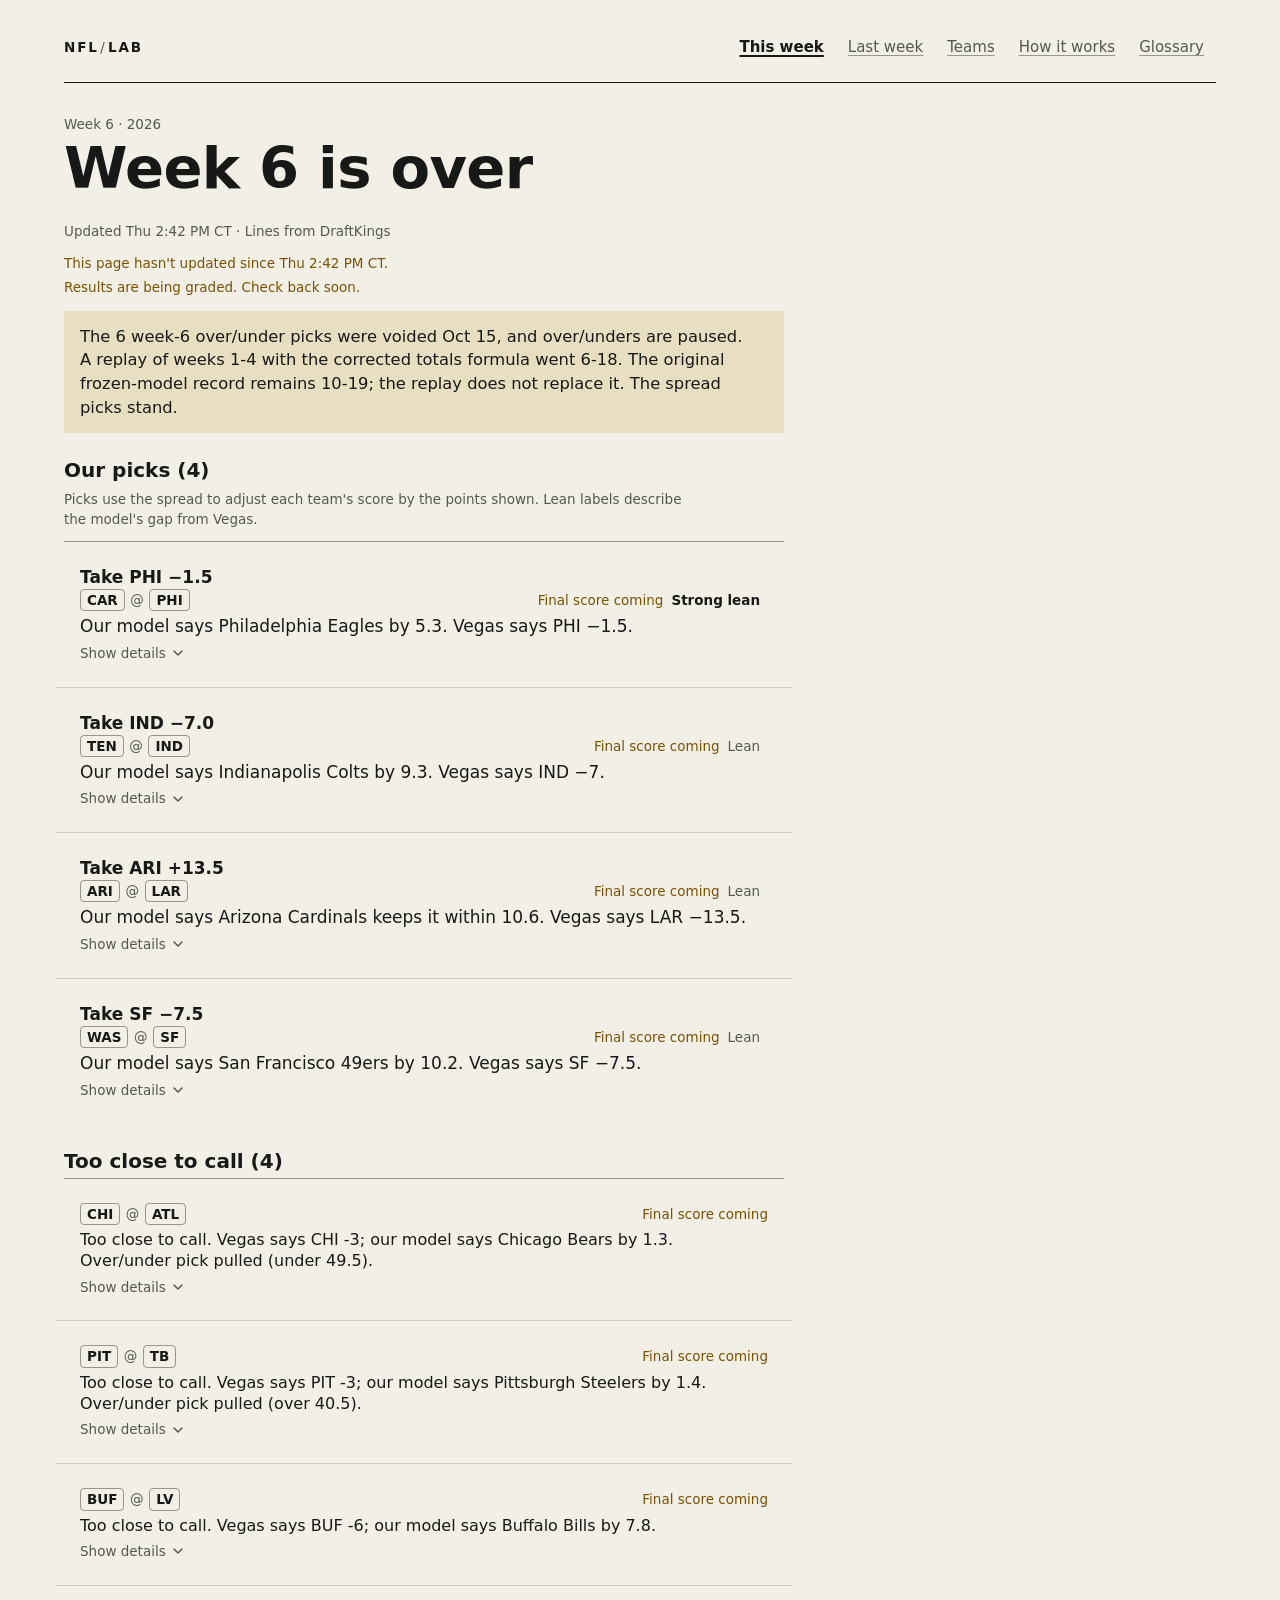
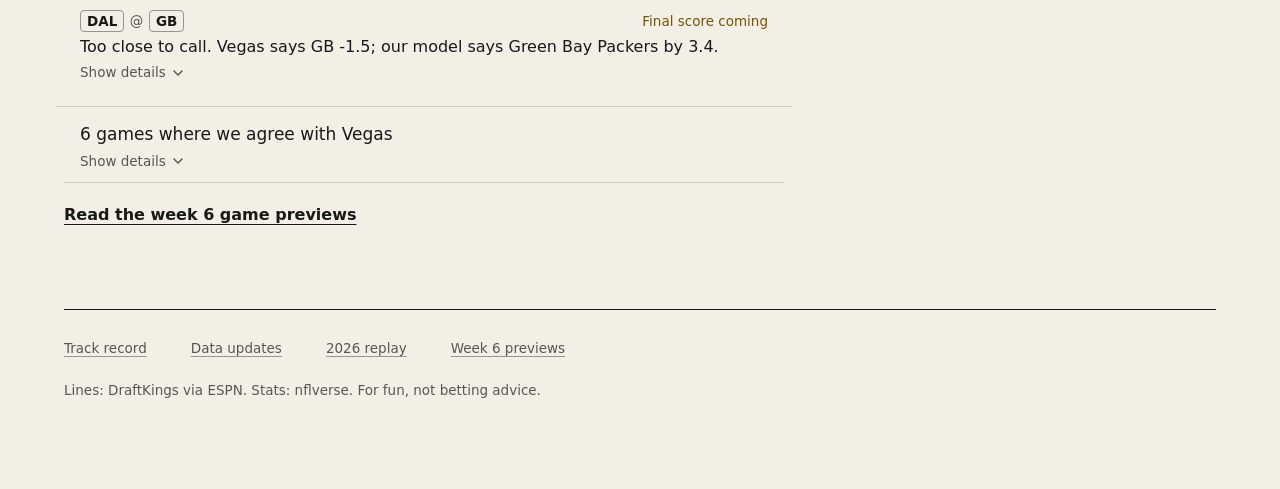
==== commit 1bed52be: "Merge remote-tracking branch 'origin/main' into fix/home-pick-clarity" ====
--- a/public/index.html
+++ b/public/index.html
@@ -34,6 +34,7 @@
 
       <div id="up-next" class="up-next" hidden></div>
       <h2 id="picks-h">Our picks</h2>
+      <p class="picks-help" id="picks-help" hidden>Picks use the spread to adjust each team's score by the points shown. Lean labels describe the model's gap from Vegas.</p>
       <ul class="games" id="games"><li class="game-row placeholder" aria-hidden="true"></li></ul>
       <p class="totals-paused" id="totals-paused" hidden></p>
 
--- a/public/assets/site.css
+++ b/public/assets/site.css
@@ -33,7 +33,7 @@
   color-scheme: light;
 }
 
-@media (prefers-color-scheme: dark) {
+@media screen and (prefers-color-scheme: dark) {
   :root {
     --paper: #181917;
     --ink: #f2efe7;
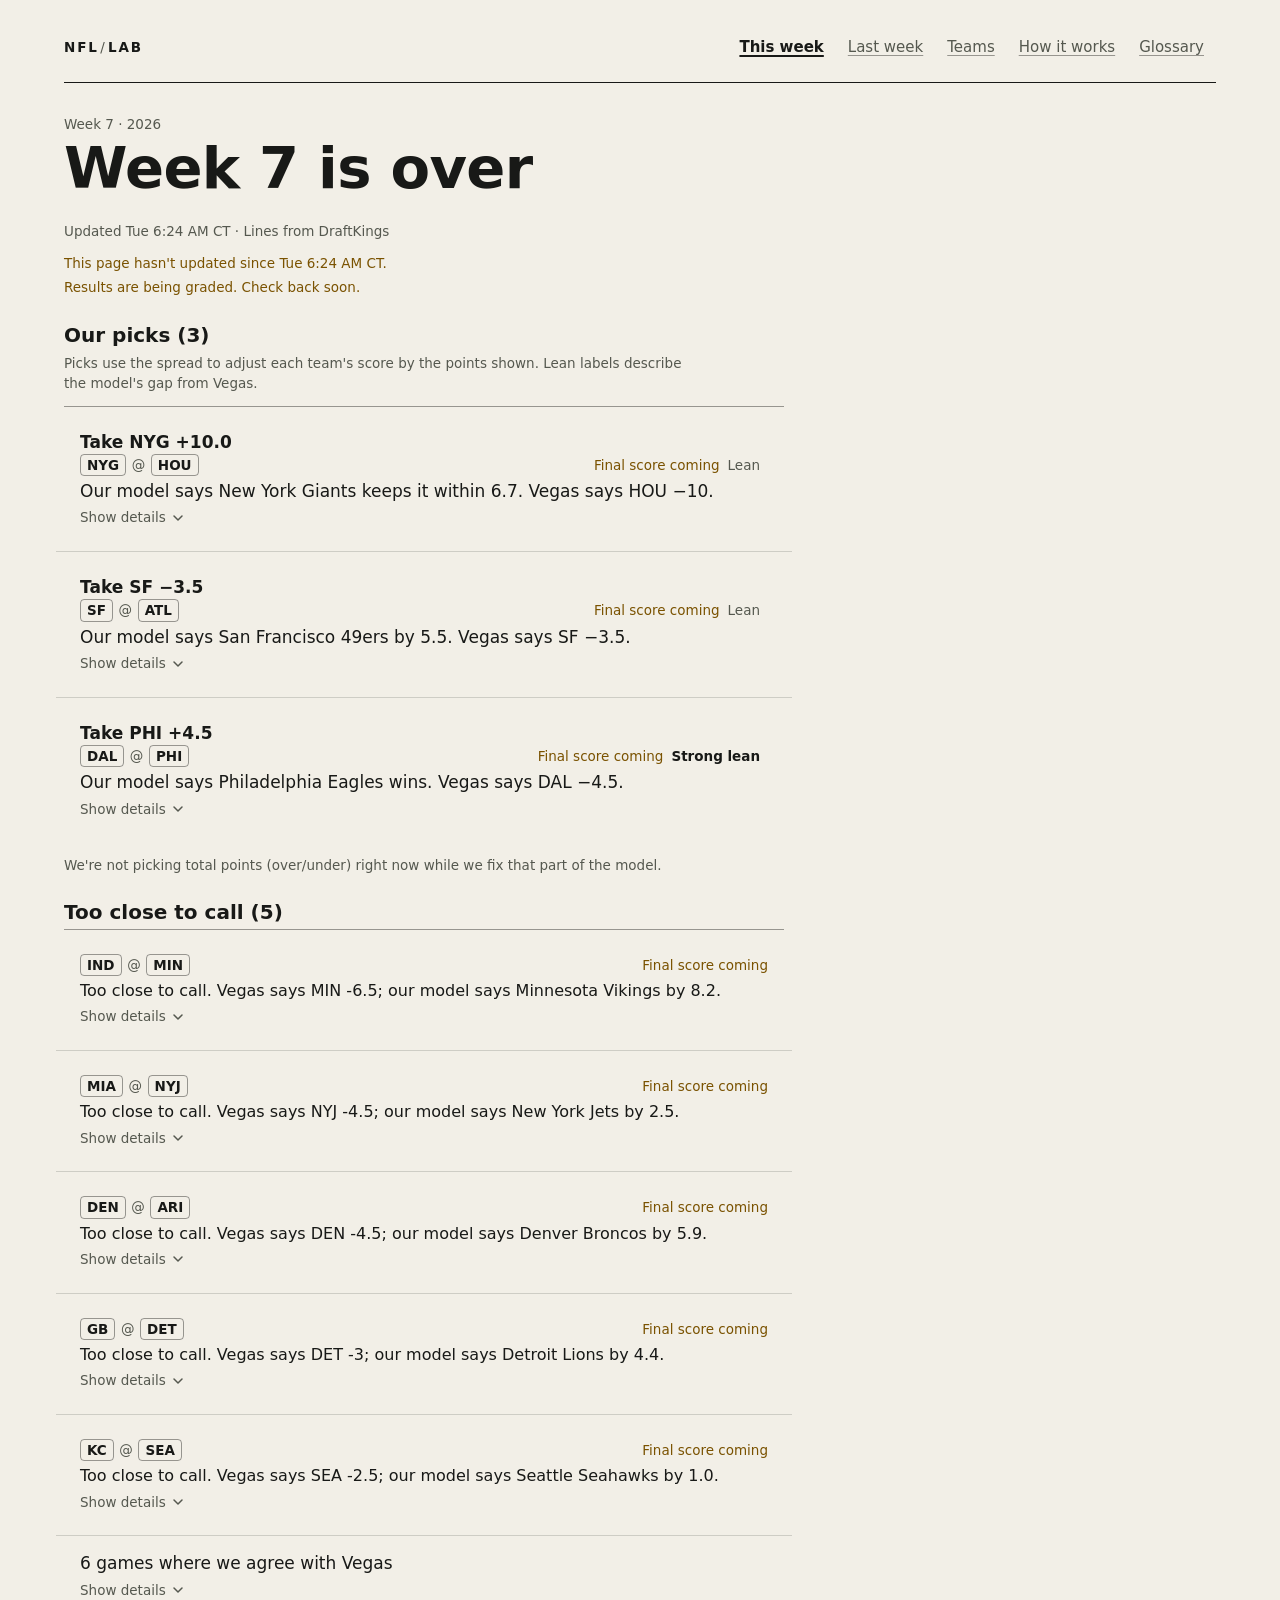
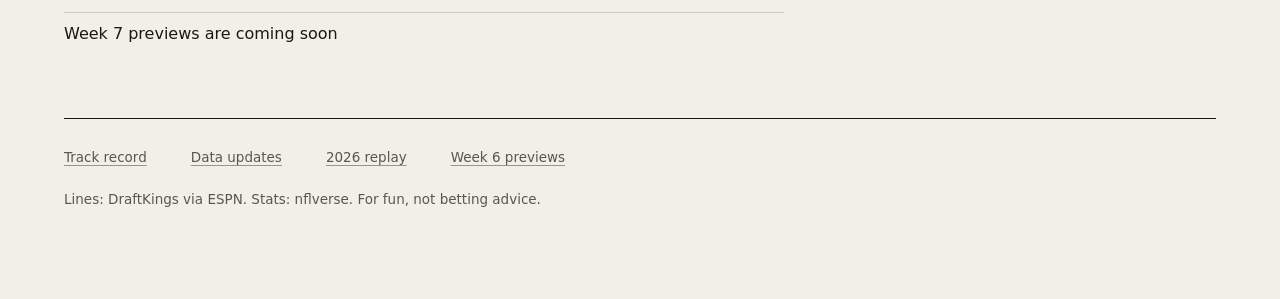
==== commit 970f6acf: "Week 6 recap (2026): all 14 games in plain English + official picks 1-3 Add the week 6 recap page in" ====
--- a/public/index.html
+++ b/public/index.html
@@ -17,7 +17,7 @@
       <a class="mark" href="index.html">NFL<span>/</span>LAB</a>
       <nav class="nav primary" aria-label="Primary">
         <a href="index.html" aria-current="page">This week</a>
-        <a href="recaps/week5.html">Last week</a>
+        <a href="recaps/week6.html">Last week</a>
         <a href="teams.html">Teams</a>
         <a href="model.html">How it works</a>
         <a href="glossary.html">Glossary</a>
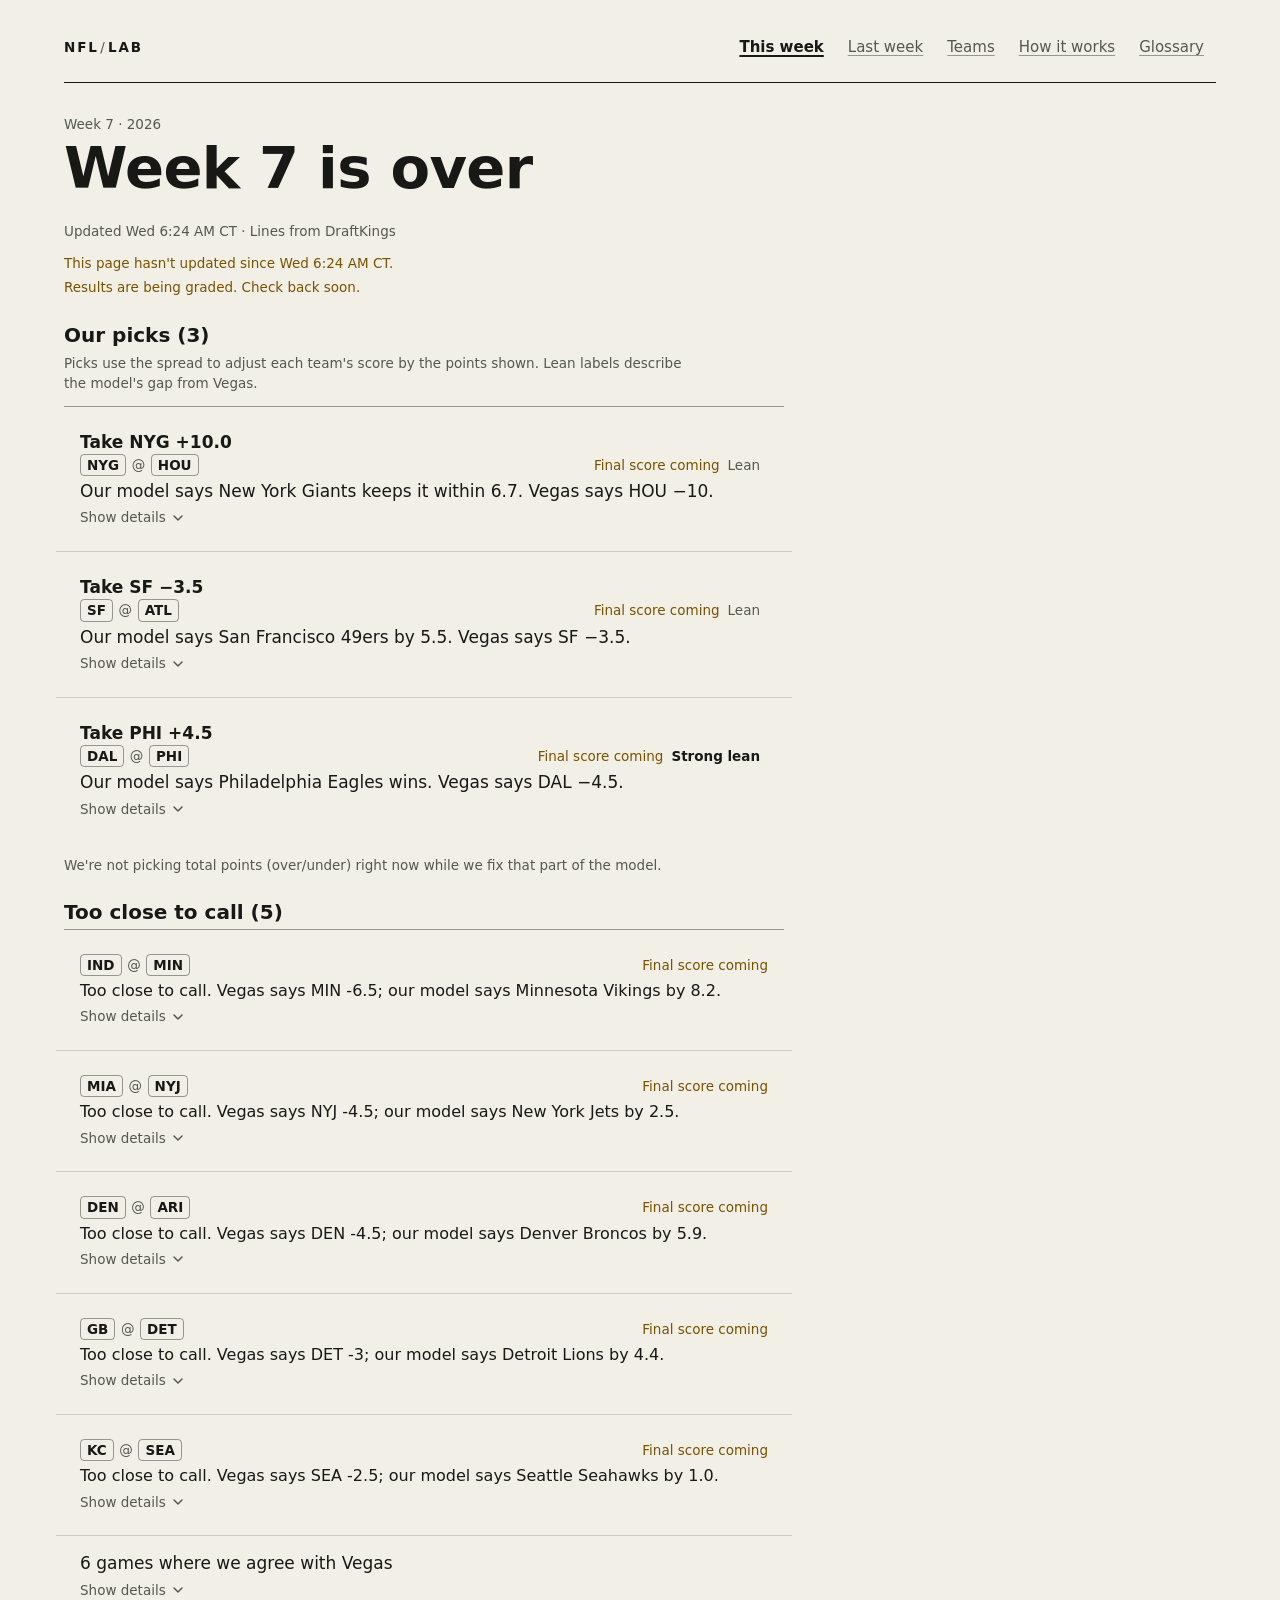
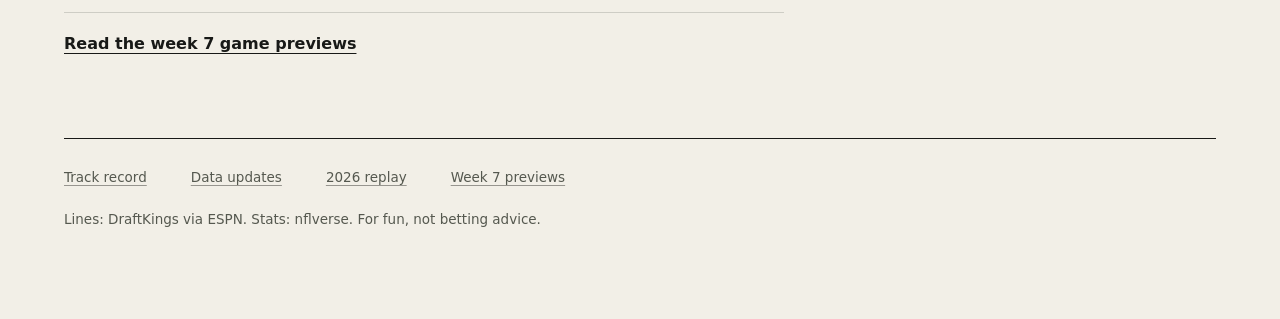
==== commit 36fdfb5b: "Week 7 previews (2026): all 14 games in plain English Preview lines only. Official week 7 card is un" ====
--- a/public/index.html
+++ b/public/index.html
@@ -17,7 +17,7 @@
       <a class="mark" href="index.html">NFL<span>/</span>LAB</a>
       <nav class="nav primary" aria-label="Primary">
         <a href="index.html" aria-current="page">This week</a>
-        <a href="recaps/week6.html">Last week</a>
+        <a href="recaps/week5.html">Last week</a>
         <a href="teams.html">Teams</a>
         <a href="model.html">How it works</a>
         <a href="glossary.html">Glossary</a>
@@ -49,7 +49,7 @@
         <a href="ledger.html">Track record</a>
         <a href="freshness.html">Data updates</a>
         <a href="report-card.html">2026 replay</a>
-        <a href="previews/week6.html">Week 6 previews</a>
+        <a href="previews/week7.html">Week 7 previews</a>
       </nav>
       <p class="foot-line">Lines: DraftKings via ESPN. Stats: nflverse. For fun, not betting advice.</p>
     </footer>
